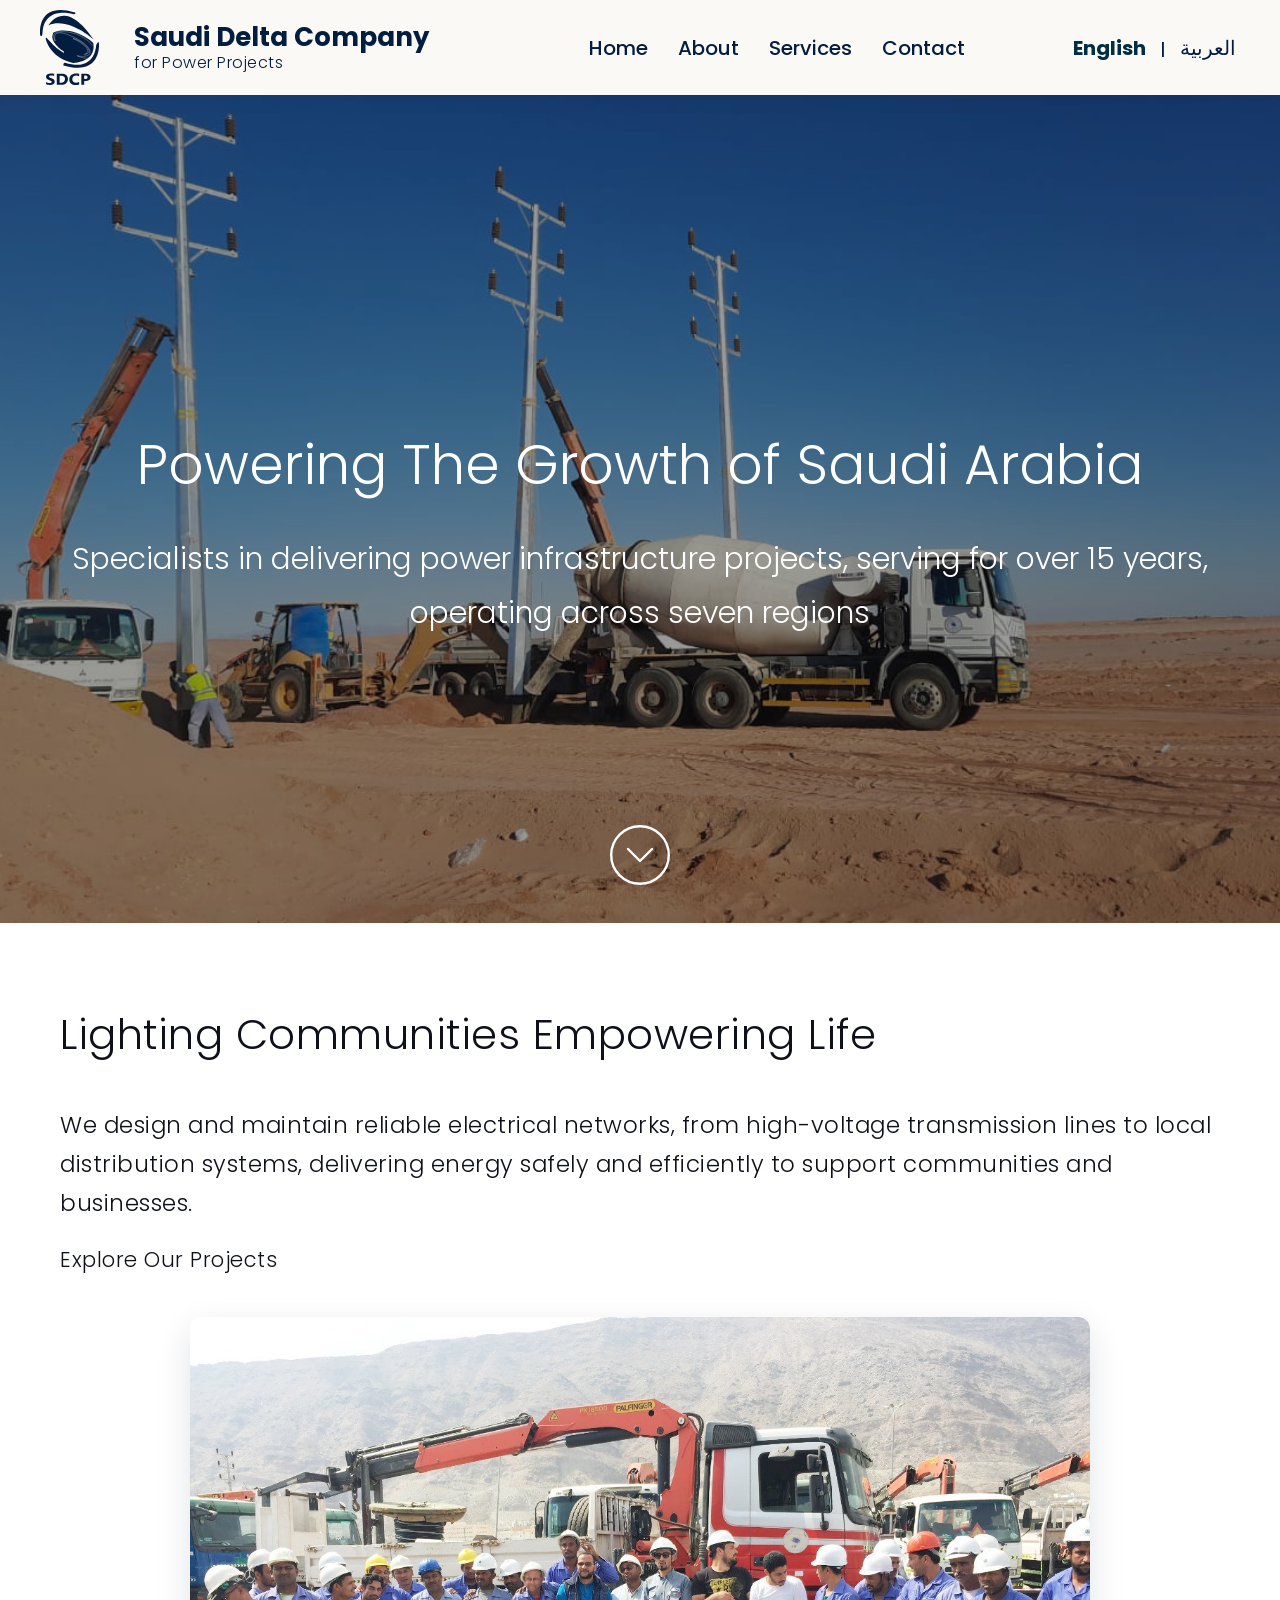
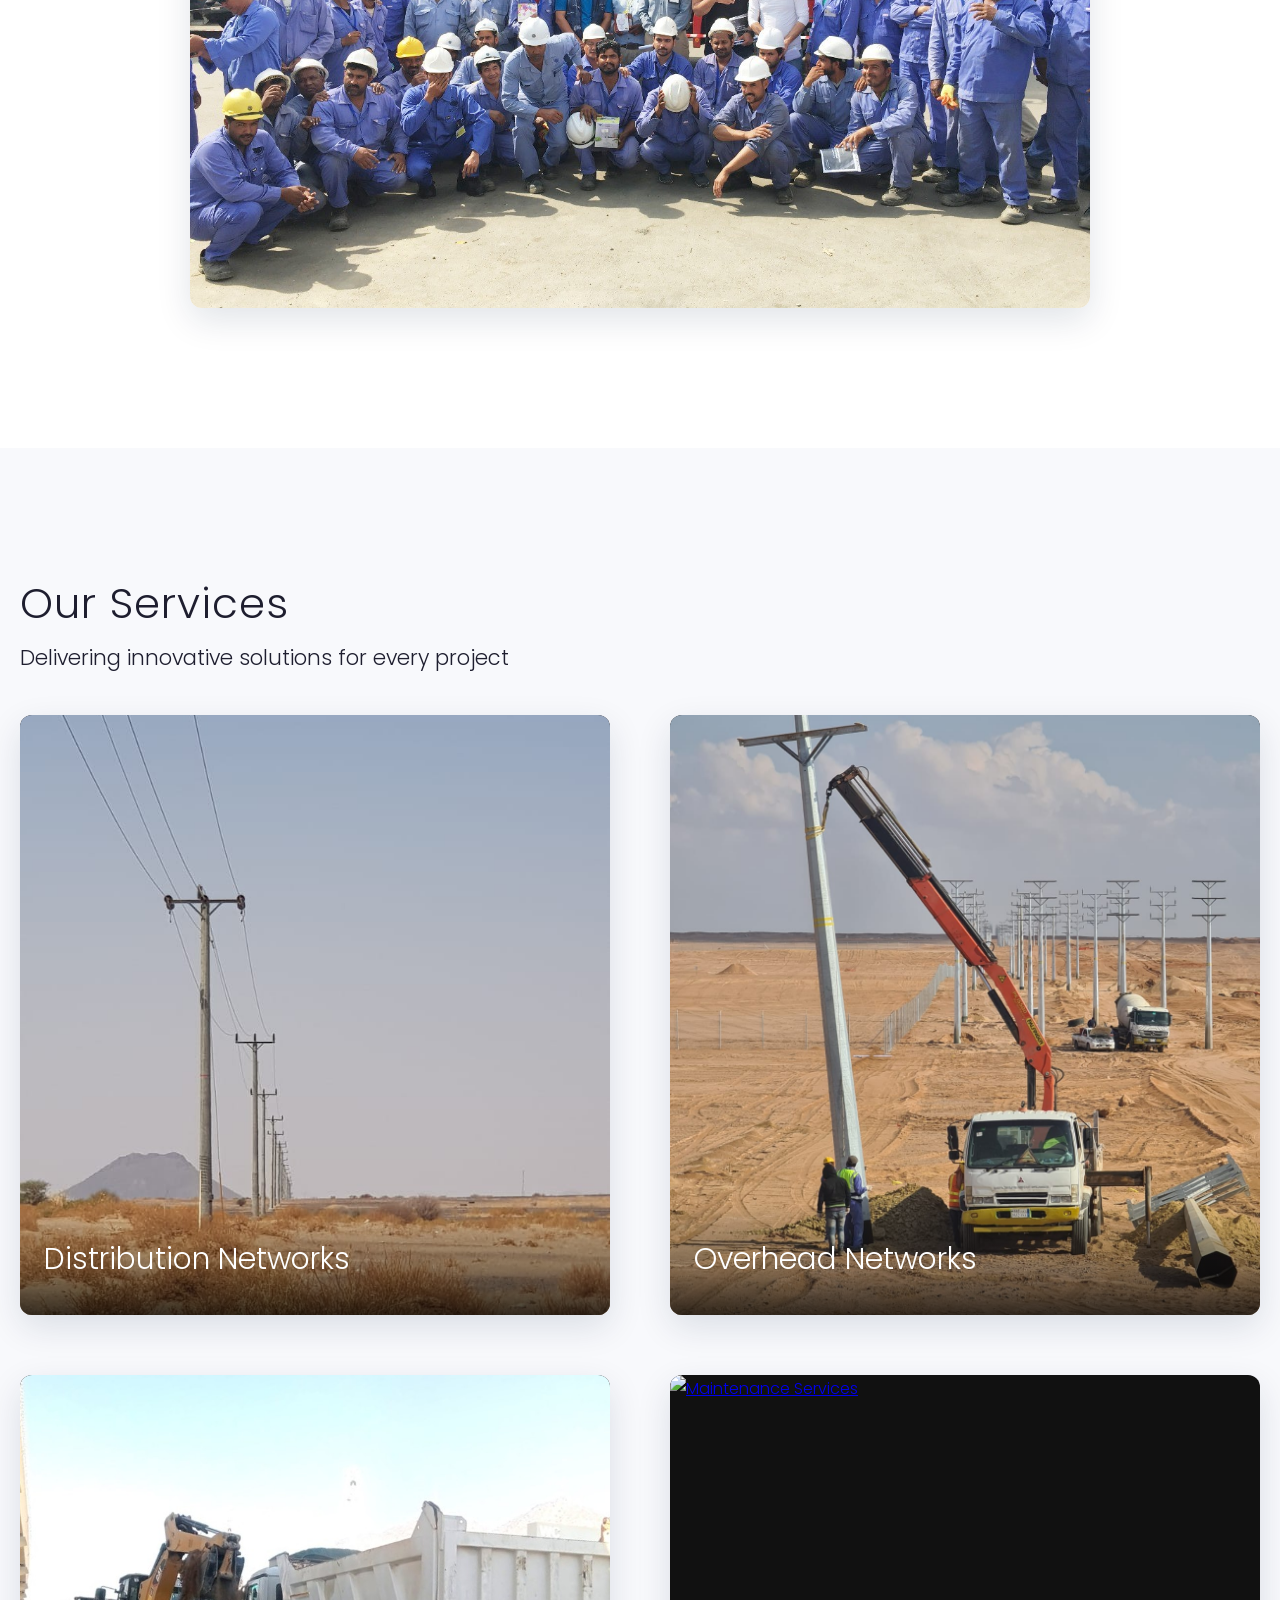
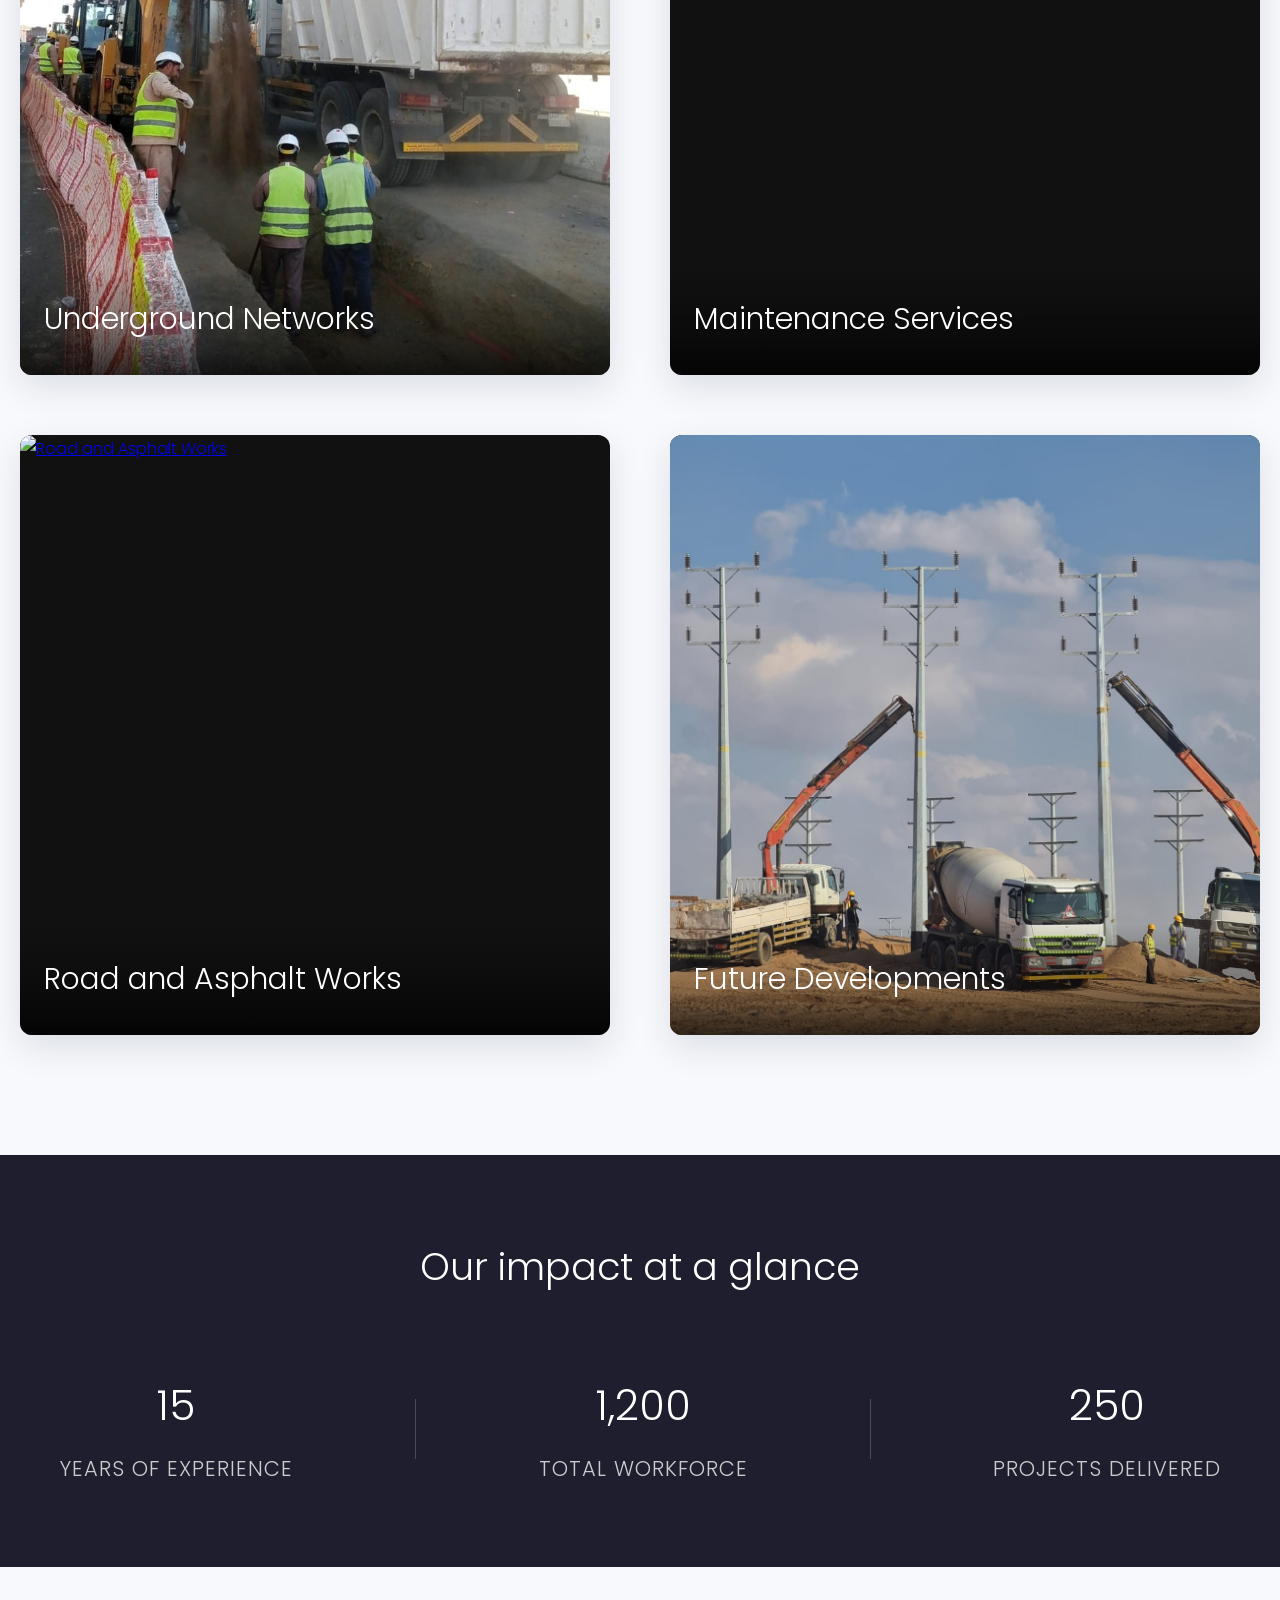
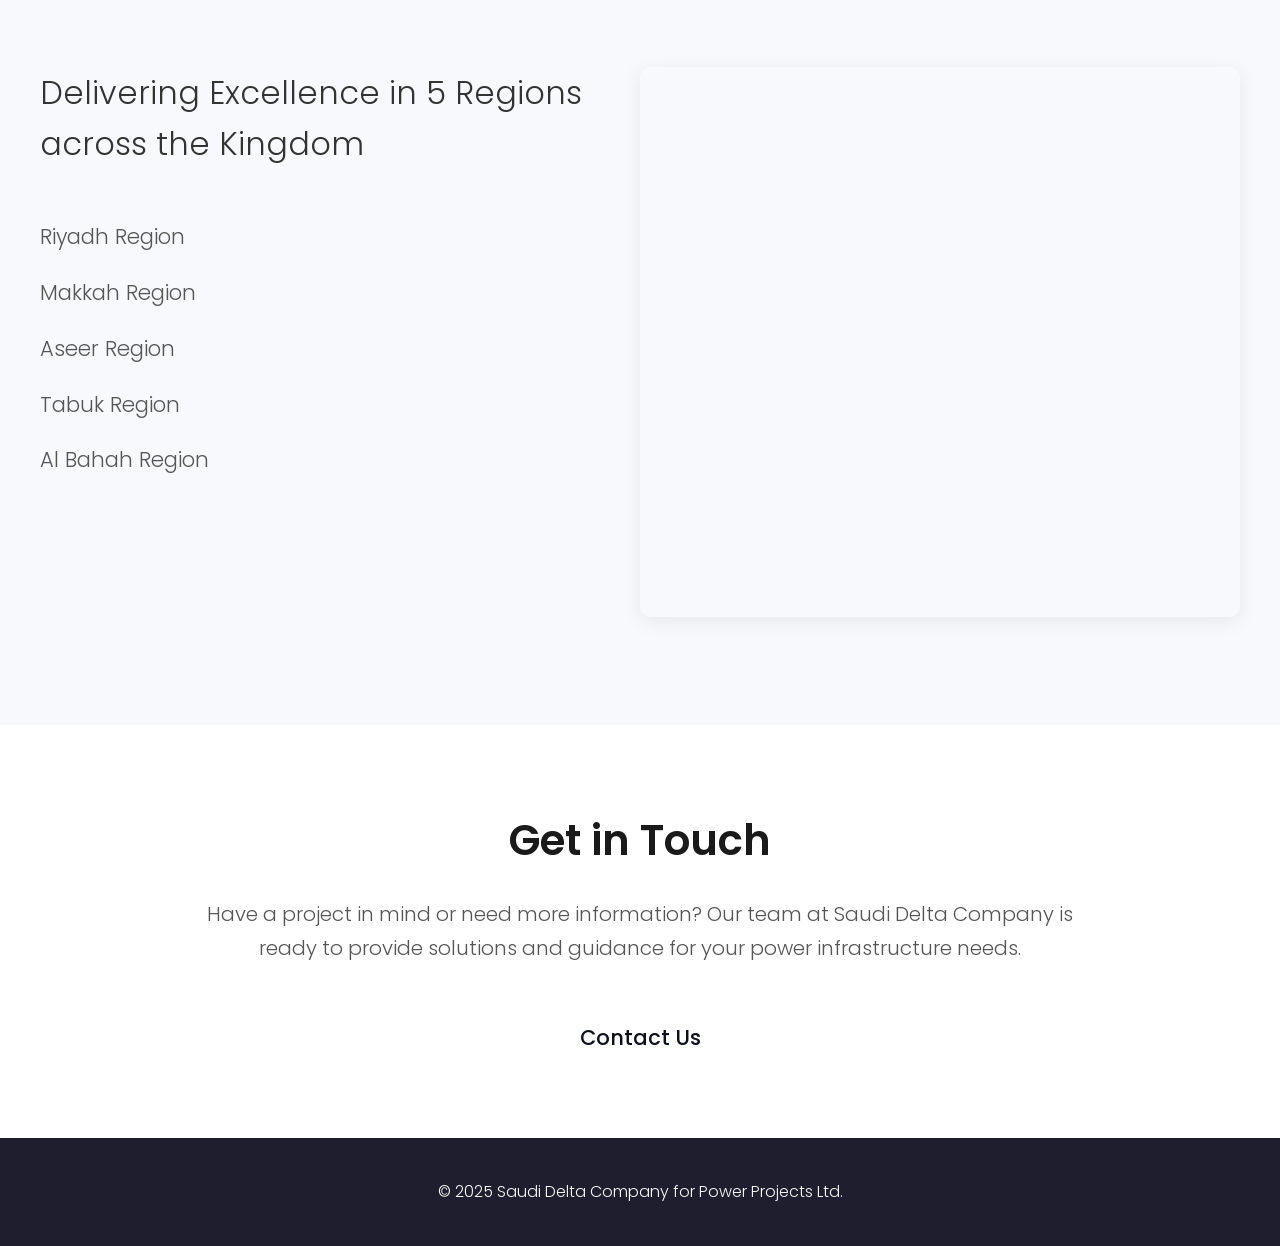
==== index.html @ 8a1d2c35 "Initial commit: professional redesign with mobile-responsive layout, hamburger navigation, and full " ====
<!DOCTYPE html>
<html lang="en" dir="ltr">
<head>
  <meta charset="UTF-8">
  <meta name="viewport" content="width=device-width, initial-scale=1.0">
  <title>Homepage | SDCP</title>

 <link href="https://fonts.googleapis.com/css2?family=Poppins:wght@100;300;400;500;600&display=swap" rel="stylesheet">

  <link rel="stylesheet" href="../styles/styles.css">
  <link rel="stylesheet" href="../styles/responsive.css">
</head>
<body>

  <!-- Navigation Bar -->
  <header class="navbar">
  <div class="navbar-inner">
    <div class="logo-container">
      <img src="../media/logo/single_color_logo.svg" alt="Logo" class="logo-image">
      <div class="company-name">
          Saudi Delta Company <br>
         <span class="subtext">for Power Projects</span>
      </div>
    </div>

    <!-- Hamburger button, shown only below 900px (responsive.css). Toggled via main.js. -->
    <button class="nav-toggle" aria-label="Toggle navigation" aria-expanded="false">
      <span></span><span></span><span></span>
    </button>

    <nav>
      <ul class="nav-links">
        <li><a href="../index.html">Home</a></li>
        <li><a href="../en/about.html">About</a></li>
        <li><a href="../en/services.html">Services</a></li>
        <!-- <li><a href="#">Projects</a></li> -->
        <li><a href="../en/contact.html">Contact</a></li>
      </ul>

      <div class="language-switch">
       <a href="../index.html" class="active">English</a>
       <span class="divider">|</span>
        <a href="../ar/index.html">العربية</a>
      </div>
    </nav>
  </div>
</header>


<!-- ===== About Us Section ===== -->
<section class="about-us">
  <img src="../media/images/front1.jpg" alt="About Us Background" class="about-image">
  <!-- <img src="../media/images/about/aerial.JPG" alt="About Us Background" class="about-image"> -->
  
  <!-- <source src="../media/videos/front_test4.mp4" type="video/mp4"> -->
  <!-- Your browser does not support the video tag. -->
  <!-- Overlay Content -->
  <div class="about-container">
    <h2>Powering The Growth of Saudi Arabia</h2>
    <p>
      Specialists in delivering power infrastructure projects,
      serving for over 15 years, operating across seven regions
    </p>
  </div>

  <div class="scroll-down">
  <a href="#business-lines">
     <svg class="arrow-svg" width="60" height="60" viewBox="0 0 50 50" fill="none" xmlns="http://www.w3.org/2000/svg">
      <!-- Circle -->
      <circle cx="25" cy="25" r="24" stroke="white" stroke-width="2"/>
      <!-- Chevron Arrow -->
      <path d="M15 20L25 30L35 20" stroke="white" stroke-width="2" stroke-linecap="round" stroke-linejoin="round"/>
    </svg>
  </a>
</div>
</section>

<!-- ===== Our Business Lines Section ===== -->


<section id="business-lines" class="business-lines">
  <div class="container">
    <!-- First subsection: Electrical Infrastructure -->
    <div class="business-item">
      <div class="business-text">
        <!-- <h2>Powering Communities Empowering Progress</h2> -->
        <h2>Lighting Communities Empowering Life</h2>
        <p>
          We design and maintain reliable electrical networks, 
          from high-voltage transmission lines to local distribution systems, 
          delivering energy safely and efficiently to support communities and businesses.
        </p>

        <!-- Button -->
        <a href="#projects" class="btn-explore">Explore Our Projects</a>
      </div>
      <div class="business-image">
        <img src="../media/images/group_image.jpeg" alt="Logo" class="business-img">
      </div>

      <!-- <div class="slider">
        <div class="slides">
          <img src="../media/images/group_image.jpeg" class="slide active">
          <img src="../media/images/front1.jpg" class="slide">
          <img src="../media/images/group_image3.jpeg" class="slide">
        </div>

        <button class="arrow left-arrow" onclick="moveSlide(-1)">&#10094;</button>
        <button class="arrow right-arrow" onclick="moveSlide(1)">&#10095;</button>
      </div>

    </div> -->


  </div>
</section>



<section class="services">
  <div class="services-container">
    <h2>Our Services</h2>
    <h3 class="services-subtitle">Delivering innovative solutions for every project</h3>

    <div class="service-grid">

      <a href="../en/services.html" class="service-item">
        <img src="../media/images/services/powertrans1.jpeg" alt="Distribution Networks">
        <div class="service-title">Distribution Networks</div>
      </a>

      <a href="../en/services.html" class="service-item">
        <img src="../media/images/services/overground1.jpg" alt="Overhead Networks">
        <div class="service-title">Overhead Networks</div>
      </a>

      <a href="../en/services.html" class="service-item">
        <img src="../media/images/services/underground2.jpeg" alt="Underground Networks">
        <div class="service-title">Underground Networks</div>
      </a>

      <a href="../en/services.html" class="service-item">
        <img src="../media/images/services/maintenance1.JPG" alt="Maintenance Services">
        <div class="service-title">Maintenance Services</div>
      </a>

      <a href="../en/services.html" class="service-item">
        <img src="../media/images/services/asphalt1.jpg" alt="Road and Asphalt Works">
        <div class="service-title">Road and Asphalt Works</div>
      </a>

      <a href="../en/services.html" class="service-item">
        <img src="../media/images/services/future.jpg" alt="Future Developments">
        <div class="service-title">Future Developments</div>
      </a>

    </div>
  </div>
</section>



<!-- ===== Stats / Key Figures Section ===== -->
<section id="key-figures" class="key-figures">
  <div class="key-figures-container">
    <h2 class="figures-title">Our impact at a glance</h2>
    <div class="figures-grid">
      <div class="figure-item">
        <div class="figure-number" data-target="15">0</div>
        <div class="figure-label">Years of Experience</div>
      </div>
      <div class="divider"></div>
      <div class="figure-item">
        <div class="figure-number" data-target="1200">0</div>
        <div class="figure-label">Total Workforce</div>
      </div>
      <div class="divider"></div>
      <div class="figure-item">
        <div class="figure-number" data-target="250">0</div>
        <div class="figure-label">Projects Delivered</div>
      </div>
    </div>
  </div>
</section>


<section id="locations" class="locations">
  <div class="locations-container">
    <div class="locations-text">
      <p class="locations-intro">
        Delivering Excellence in 5 Regions across the Kingdom
      </p>

      <ul class="locations-list">
        <!-- Riyadh Region -->
        <li data-map="https://www.google.com/maps?q=Riyadh,+Saudi+Arabia&output=embed">
          Riyadh Region
        </li>

        <!-- Makkah Region -->
        <li data-map="https://www.google.com/maps?q=Mecca,+Saudi+Arabia&output=embed">
          Makkah Region
        </li>

        <!-- Aseer Region -->
        <li data-map="https://www.google.com/maps?q=Abha,+Saudi+Arabia&output=embed">
          Aseer Region
        </li>

        <!-- Tabuk Region -->
        <li data-map="https://www.google.com/maps?q=Tabuk,+Saudi+Arabia&output=embed">
          Tabuk Region
        </li>

        <!-- Al Bahah Region -->
        <li data-map="https://www.google.com/maps?q=Al+Bahah,+Saudi+Arabia&output=embed">
          Al Bahah Region
        </li>
      </ul>
    </div>
    

    <div class="locations-map">
      <!-- Default map (Riyadh) -->
      <iframe
        id="map-frame"
        src="https://www.google.com/maps?q=Riyadh,+Saudi+Arabia&output=embed"
        width="100%"
        height="450"
        style="border:0;"
        allowfullscreen
        loading="lazy">
      </iframe>
    </div>
  </div>
</section>

<!-- Get in Touch Section -->
<section class="get-in-touch">
  <div class="container">
    <div class="get-text">
      <h2>Get in Touch</h2>
      <p>
        Have a project in mind or need more information? 
        Our team at Saudi Delta Company is ready to provide solutions and guidance for your power infrastructure needs.
      </p>
      <a href="../en/contact.html" class="btn-contact">Contact Us</a>
    </div>

    <!-- <div class="get-image"
         style="background-image: url('../media/images/contact_bg.jpg');">
    </div> -->
  </div>
</section>




<script src="js/main.js"></script>
</body>

<footer class="footer">
  <div class="footer-container">
    <p>© 2025 Saudi Delta Company for Power Projects Ltd.</p>
  </div>
</footer>

</html>
---- styles/styles.css ----
/* =========================================================================
   SAUDI DELTA COMPANY (SDCP) — SITE STYLESHEET
   Shared styles for every page (navbar, footer, homepage sections).
   Page-specific styles live in about.css / services.css / contact.css.
   Breakpoint rules live in responsive.css; Arabic/RTL overrides in rtl.css.
   ========================================================================= */

/* Reset and Base Styles */
* {
  margin: 0;
  padding: 0;
  box-sizing: border-box;
}

/* Design tokens — reused across styles.css and the page-specific files
   (about.css / services.css / contact.css) via var(--token-name). */
:root {
  --navy: #031d40;
  --navy-deep: #1E1E2F;
  --teal: #026773;
  --ink: #1a1a1a;
  --muted: #555;
  --off-white: #FAF9F6;
  --panel: #f8f9fc;
  --shadow-sm: 0 4px 16px rgba(3, 29, 64, 0.08);
  --shadow-md: 0 12px 35px rgba(3, 29, 64, 0.12);
  --shadow-lg: 0 20px 60px rgba(3, 29, 64, 0.18);
}

html {
  -webkit-text-size-adjust: 100%; /* prevents iOS Safari from auto-zooming text */
}

body {
  background-color: #1E1E2F;
  font-family: 'Poppins', sans-serif  ;
  font-weight: 300;
  line-height: 1.7;
  color: #DCE5F5;
  overflow-x: hidden; /* guards against any element accidentally overflowing the viewport width on mobile */
}

img { max-width: 100%; display: block; }

/* =========================================================
   NAVIGATION BAR
   Sticky header shared by every page. On screens ≤900px the
   inline nav collapses into a dropdown driven by .nav-toggle
   (see rules below) — behavior lives in responsive.css / main.js.
========================================================= */
.navbar {

  display: flex;
  justify-content: space-between;
  align-items: center;
  padding: 10px 0px;
  background-color: #FAF9F6;
  position: sticky;
  top: 0;
  left: 0;
  width: 100%;
  z-index: 1000;
  box-shadow: 0 2px 20px rgba(3, 29, 64, 0.06);
}

.navbar-inner {
  display: flex;
  justify-content: space-between;
  align-items: center;
  width: 100%;
  max-width: 1700px;   /* limits width so it looks centered on large screens */ 
  margin: 0 auto;      /* centers it horizontally */
  padding: 0px 40px;     /* pushes logo right & nav-links left */
}


.logo-image {
  height: 75px; /* smaller height */
  width: auto;  /* maintain aspect ratio */
}


.logo-container {
  display: flex;
  align-items: center;
  gap: 35px;
}

/* .company-name {
  font-weight: bold;
  font-size: 22px;
  color: #031d40;
  letter-spacing: 0.5px;
} */


.company-name {
  font-family: 'Poppins', sans-serif;
  font-weight: 700;
  font-size: 26px;
  color: #031d40;
  line-height: 1.1;
  display: flex;
  flex-direction: column;
}

.company-name .subtext {
  font-family: 'Poppins', sans-serif;
  font-weight: 300;
  font-size: 16px;
  color: #031d40; /* soft blue accent or pick a subtle grey */
  margin-top: 2px;
  letter-spacing: 0.5px;
}


nav {
  flex-grow: 1;
  text-align: right;
}

/* Mobile nav toggle (hamburger button).
   Hidden by default (desktop); responsive.css sets display:flex under
   900px. Clicking it toggles ".nav-open" on <nav> and ".active" on this
   button via the JS in main.js, which also flips the three bars into an X. */
.nav-toggle {
  display: none;
  flex-direction: column;
  justify-content: center;
  align-items: center;
  gap: 5px;
  width: 40px;
  height: 40px;
  background: none;
  border: none;
  cursor: pointer;
  z-index: 1100;
  flex-shrink: 0;
}

.nav-toggle span {
  display: block;
  width: 26px;
  height: 2px;
  background-color: #031d40;
  border-radius: 2px;
  transition: transform 0.3s ease, opacity 0.3s ease;
}

.nav-toggle.active span:nth-child(1) {
  transform: translateY(7px) rotate(45deg);
}

.nav-toggle.active span:nth-child(2) {
  opacity: 0;
}

.nav-toggle.active span:nth-child(3) {
  transform: translateY(-7px) rotate(-45deg);
}

.nav-links {
  list-style: none;
  display: inline-flex;
  gap: 30px;

}

.nav-links a {
  text-decoration: none;
  color: #031d40;
  font-weight: 500;
  font-size: 20px;
  transition: color 0.3s ease;
}


.nav-links a:hover {
  color: #026773;
}


/* Language Switcher in Navbar */
.language-switch {
  margin-left: 100px;
  display: inline-block;
}

.language-switch a {
  color: #031d40;
  text-decoration: none;
  font-weight: 500;
  font-size: 20px;
  margin: 0 4px;
  transition: color 0.3s ease;
}

.language-switch a:hover {
  color: #012e40;
}

.language-switch .active {
  font-weight: bold;
  color: #012e40;
}


.language-switch .divider {
  color: #031d40; /* dark blue, same as text or adjust as you like */
  margin: 0 6px;
  font-weight: 500;
  opacity: 1; /* optional, for a softer look */
  transition: color 0.3s ease, opacity 0.3s ease;
}

.language-switch:hover .divider {
  color: #012e40; /* light blue on hover, optional */
  opacity: 1;
}





/* Hero Image */
.hero {
  margin-top: 80px;
  width: 100%;
  height: 70vh;
  background-image: url('media/hero-placeholder.jpg');
  background-size: cover;
  background-position: center;
}



/* =========================================================
   HOMEPAGE HERO ("About Us" section — the full-bleed image
   with the "Powering The Growth of Saudi Arabia" headline)
========================================================= */
.about-us {
  position: relative;      /* parent for overlay and video */
  overflow: hidden;
  min-height: 92vh;        /* scales with the viewport instead of a fixed pixel height */
  display: flex;
  align-items: center;     /* vertically centers the headline over the photo at any screen size */
  justify-content: center;
  padding: 140px 20px 100px;
  text-align: center;
  background: #1E1E2F;    /* fallback color */
  color: #DCE5F5;
}

/* Video behind everything */
.about-video {
  position: absolute;
  top: 0;
  left: 0;
  width: 100%;
  height: 100%;
  object-fit: cover;
  z-index: 0;             /* below content */
  pointer-events: none;
}

.about-image {
  position: absolute;
  top: 0;
  left: 0;
  width: 100%;
  height: 100%;
  object-fit: cover;
  z-index: 0;             /* Keep it behind the text */
  pointer-events: none;   /* Makes sure it doesn’t interfere with clicks */
  opacity: 0.5  5;          /* Optional: softens the image for text readability */
}

/* Overlay layer */
.about-us::before {
  content: "";
  position: absolute;
  top: 0;
  left: 0;
  width: 100%;
  height: 100%;
  background: rgba(0,0,0,0.4); /* semi-transparent dark overlay */
  z-index: 1;             /* above video but below content */
}

/* Text container */
.about-container {
  position: relative;
  z-index: 2;             /* top layer */
  max-width: 1700px;
  margin: 0 auto;
}

/* Sharper text */
/* .about-container h2,
.about-container p {
  text-shadow: 1px 1px 4px rgba(0,0,0,0.7);
} */

/* clamp(min, preferred, max) gives fluid type: the font scales smoothly
   with viewport width between the min/max instead of jumping at fixed
   breakpoints. Used throughout this file and the page-specific stylesheets
   for headings/body copy so text never overflows on small screens. */
.about-container h2 {
  font-size: clamp(30px, 5.5vw, 55px);
  font-weight: 300;
  margin-bottom: 20px;
  color: #ffffff;
}

.about-container p {
  font-size: clamp(16px, 2.4vw, 30px);
  font-weight: 300;
  line-height: 1.8;
  color: #ffffff;
}




/* ===== Our Business Lines Section ===== */
.business-lines {
  background-color: #ffffff; /* dark background */
  color: #0F111A; /* light text */
  padding: 80px 20px;
}

.business-lines h2 {
  text-align: left;
  font-weight: 300;
  font-size: clamp(28px, 4vw, 42px);
  color: #0F111A; /* light blue accent */
  margin-bottom: 40px;
}

.business-item {
  display: flex;
  align-items: center;
  justify-content: space-between;
  gap: 40px;
  margin-bottom: 60px;
  flex-wrap: wrap; /* for responsiveness */
  /* padding-top: 50px; */
}


.business-text {
  flex: 1 1 400px; /* text takes at least 400px, grows if space available */
  font-weight: 300;       /* Light weight for elegance */
  line-height: 1.5;       /* Makes text airy and readable */
  letter-spacing: 0.5px;  /* Subtle spacing for elegance */
  /* color: #000000;         Assuming a dark background   */
}

.business-text p {
  font-size: clamp(16px, 1.8vw, 24px);
  line-height: 1.7;
}


/* Minimal Underline Button */
.btn-explore {
  display: inline-block;
  margin-top: 20px;
  font-family: 'Poppins', sans-serif;  /* same font */
  font-weight: 300;                     /* light and elegant */
  font-size: 21px;
  color: #0F111A;                       /* adjust for your background */
  text-decoration: none;
  position: relative;
  padding-bottom: 2px;                  /* space for underline */
  transition: all 0.3s ease;
}

/* Underline effect on hover */
.btn-explore::after {
  content: '';
  position: absolute;
  width: 0;
  height: 2px;           /* thickness of underline */
  bottom: 0;
  left: 0;
  background-color: #0F111A;  /* same color as text */
  transition: width 0.3s ease;
}

.btn-explore:hover::after {
  width: 100%;           /* full underline appears on hover */
}


.business-lines .container {
  max-width: 1700px;   /* same as navbar max-width */
  margin: 0 auto;      /* centers container */
  padding: 0 40px;     /* pushes content away from screen edges */
}

.business-img {
  width: 1500px;       /* fill the parent flex width */
  height: auto;      /* maintain aspect ratio */
  max-width: 900px;  /* limit max width */
  border-radius: 12px;
  box-shadow: var(--shadow-md);
}

.business-image {
  flex: 1 1 400px; /* image takes at least 400px, grows if space available */
  display: flex;
  justify-content: center;
  align-items: center;
}

/* =========================================================
   GET IN TOUCH — closing CTA band, reused on every page
========================================================= */
.get-in-touch {
  background-color: #ffffff; /* changed from dark to light */
  color: #1a1a1a; /* dark text for contrast */
  text-align: center;
  padding: 80px 20px;
}

.get-in-touch .container {
  max-width: 900px;
  margin: 0 auto;
}

.get-in-touch h2 {
  font-size: clamp(28px, 4vw, 42px);
  font-weight: 600;
  margin-bottom: 20px;
  color: #1a1a1a; /* ensure title is dark */
}

.get-in-touch p {
  font-size: 20px;
  line-height: 1.7;
  margin-bottom: 35px;
  color: #555; /* slightly darker grey for readability */
}

/* Minimal Underline Button for Get in Touch */
.get-in-touch .btn-contact {
  display: inline-block;
  margin-top: 20px;
  font-family: 'Poppins', sans-serif;
  font-weight: 500;          /* slightly bolder for clarity */
  font-size: 21px;
  color: #0F111A;            /* dark text for light background */
  text-decoration: none;
  position: relative;
  padding-bottom: 3px;       /* space for underline */
  transition: all 0.3s ease;
}

/* Underline effect on hover */
.get-in-touch .btn-contact::after {
  content: '';
  position: absolute;
  width: 0;
  height: 2px;               /* thickness of underline */
  bottom: 0;
  left: 0;
  background-color: #0F111A; /* same color as text */
  transition: width 0.3s ease;
}

.get-in-touch .btn-contact:hover::after {
  width: 100%;               /* full underline appears on hover */
}

/* Slider container */
.slider {
  position: relative;
  /* width: 100%; */
  /* margin: auto; */
  /* overflow: hidden; */

  width: 900px;       /* fill the parent flex width */
  height: 500px;      /* maintain aspect ratio */
  max-width: 900px;  /* limit max width */
  border-radius: 5px;
}

/* Slide images */
.slide {
  width: 900px;       /* fill the parent flex width */
  height: 500px;      /* maintain aspect ratio */
  display: none;
  object-fit: cover;
  transition: opacity 0.6s ease;
  border-radius: 14px;
}

.slide.active {
  display: block;
  opacity: 1;
}

/* Arrows */
.arrow {
  position: absolute;
  top: 50%;
  transform: translateY(-50%);
  padding: 12px;
  background: rgba(255, 255, 255, 0.4);
  border: none;
  border-radius: 50%;
  cursor: pointer;
  font-size: 20px;
  font-weight: bold;
  color: white;
  backdrop-filter: blur(4px);
  transition: 0.2s;
}

.arrow:hover {
  background: rgba(255, 255, 255, 0.7);
}

/* Positioning */
.left-arrow {
  left: 10px;
}

.right-arrow {
  right: 10px;
}




/* =========================================================
   SERVICES SECTION (homepage grid — links out to services.html)
========================================================= */
.services {
  background: #f8f9fc; /* light neutral background */
  padding: 120px 20px;
  text-align: left;
}

.services-container {
  max-width: 1600px;
  margin: 0 auto;
}

.services h2 {
  font-size: clamp(28px, 4vw, 42px);
  font-weight: 300;
  color: #1E1E2F;
  letter-spacing: 1px;
}

.services-subtitle {
  font-family: 'Poppins', sans-serif;
  font-weight: 300;
  font-size: clamp(15px, 2vw, 21px);
  color: #1E1E2F;  /* or your text color */
  margin-bottom: 40px;
}



/* Grid for service cards */
.service-grid {
  display: grid;
  grid-template-columns: repeat(auto-fit, minmax(400px, 1fr));
  gap: 60px;
}

/* Each card */
.service-item {
  position: relative;
  height: 600px;
  border-radius: 12px;
  overflow: hidden;
  box-shadow: var(--shadow-md);
  transition: transform 0.4s ease, box-shadow 0.4s ease;
  background: #111;
}

.service-item img {
  width: 100%;
  height: 100%;
  object-fit: cover;
  transition: transform 0.6s ease, filter 0.4s ease;
}

/* Overlay title */
.service-title {
  position: absolute;
  bottom: 0;
  left: 0;
  width: 100%;
  padding: 30px 24px;
  font-size: clamp(19px, 2.5vw, 30px);
  font-weight: 300;
  color: #fff;
  text-align: left;
  z-index: 2;
  background: linear-gradient(to top, rgba(0, 0, 0, 0.75) 0%, rgba(0, 0, 0, 0.35) 40%, rgba(0, 0, 0, 0) 100%);
}

/* Hover Effects */
.service-item:hover img {
  transform: scale(1.08);
  filter: brightness(0.8);
}

.service-item:hover {
  transform: translateY(-8px);
  box-shadow: 0 12px 35px rgba(0,0,0,0.25);
}


/* =========================================================
   KEY FIGURES — the "15 years / 1,200 workforce / 250 projects"
   stat strip. Numbers count up via the JS in main.js, reading
   each .figure-number's data-target attribute.
========================================================= */
.key-figures {
  background-color: transparent; /* or your section background */
  color: #ffffff;
  padding: 80px 0;
  text-align: center;
}

.key-figures-container {
  max-width: 1600px;
  margin: 0 auto;
}

.figures-title {
  font-family: 'Poppins', sans-serif;
  font-weight: 300;
  font-size: clamp(26px, 4vw, 38px);
  margin-bottom: 70px;
  text-align: center;
}

.figures-grid {
  display: flex;
  justify-content: center;
  align-items: center;
  flex-wrap: wrap;
  /* gap scales down on narrow screens — a fixed 150px gap left a huge
     empty space once items wrapped onto their own line on mobile */
  gap: clamp(40px, 8vw, 150px);
}

.figure-item {
  text-align: center;
  padding: 0 20px;
}

.figure-number {
  font-size: clamp(30px, 4vw, 42px);
  font-weight: 300;
  color: #ffffff;
  margin-bottom: 10px;
  transition: color 0.3s ease;
}

.figure-label {
  font-size: clamp(15px, 1.8vw, 21px);
  font-weight: 300;
  color: #cccccc;
  text-transform: uppercase;
  letter-spacing: 1px;
}

/* Vertical divider between stats on desktop; responsive.css turns this
   into a short horizontal rule once .figures-grid stacks on mobile. */
.divider {
  width: 1px;
  height: 60px;
  background-color: rgba(255, 255, 255, 0.2);
}


/* =========================================================
   LOCATIONS — region list + Google Map (map src swaps via
   the click handler in main.js reading each li's data-map)
========================================================= */
.locations {
  background-color: #f8f9fc;
  padding: 100px 0;
  color: #222;
}

.locations-container {
  display: grid;
  grid-template-columns: 1fr 1fr;
  gap: 0px;
  align-items: start;
  max-width: 1600px;
  margin: 0 auto;
  padding: 0 40px;
}

.locations-intro {
  font-family: 'Poppins', sans-serif;
  font-weight: 300;
  font-size: clamp(22px, 3.2vw, 32px);
  line-height: 1.6;
  color: #333;
  margin-bottom: 40px;
  max-width: 550px;
}

.locations-list {
  list-style: none;
  padding: 0;
  margin: 0;
}

.locations-list li {
  font-family: 'Poppins', sans-serif;
  font-weight: 300;
  font-size: 21px;
  color: #555;
  padding: 10px 0;
  cursor: pointer;
  display: block; 
  position: relative;
  transition: color 0.3s ease;
  width: fit-content; /* line matches text width */
}

/* subtle underline on hover */
.locations-list li::after {
  content: '';
  position: absolute;
  left: 0;
  bottom: 0;
  width: 0;
  height: 1px; /* consistent base */
  background-color: #222;
  transform: scaleY(1.5); /* scale visually to match 1.5px */
  transform-origin: bottom;
  transition: width 0.3s ease, transform 0.3s ease;
}

.locations-list li:hover::after {
  width: 100%; /* matches text width */
}

.locations-list li:hover {
  color: #000;
}


.locations-map iframe {
  width: 100%;
  height: 550px;
  border-radius: 10px;
  border: 0;
  box-shadow: 0 4px 20px rgba(0, 0, 0, 0.08);
}

.scroll-down {
  position: absolute;
  bottom: 30px;
  left: 50%;
  transform: translateX(-50%);
  cursor: pointer;
  z-index: 100;
}

.scroll-down svg.arrow-svg {
  transition: all 0.3s ease;
}

.scroll-down svg.arrow-svg:hover circle {
  stroke-opacity: 0.6; /* Slightly transparent circle on hover */
}

.scroll-down svg.arrow-svg:hover path {
  stroke-opacity: 0.6; /* Slightly transparent arrow on hover */
}


#business-lines {
  scroll-margin-top: 95px; /* offsets the anchor jump so it lands below the sticky navbar, not under it */
}

html {
  scroll-behavior: smooth;
}

/* =========================================================
   FOOTER — shared across every page
========================================================= */
.footer {
  background-color: #1E1E2F;; /* dark footer */
  color: #f8f8f8;
  padding: 40px 20px;
  text-align: center;
  font-family: 'Poppins', sans-serif;
  font-weight: 300;
  font-size: 16px;
}

.footer-container {
  max-width: 1200px;
  margin: 0 auto;
}
---- styles/responsive.css ----
/* =========================================================
   RESPONSIVE STYLESHEET
   Breakpoints: 1024px (tablet), 900px (nav switch), 768px (large phone),
   480px (small phone)

   Load order matters: this file must be linked on every page AFTER
   styles.css and the page-specific stylesheet (about/services/contact
   .css), and BEFORE rtl.css on Arabic pages — rtl.css needs to win the
   cascade for a few RTL-specific mobile overrides (see its bottom section).
========================================================= */

/* =========================
   General container spacing
========================= */
@media (max-width: 768px) {
  .navbar-inner,
  .business-lines .container,
  .services-container,
  .key-figures-container,
  .locations-container,
  .get-in-touch .container,
  .divisions-section .container,
  .services-section .container,
  .contact-grid,
  .who-container {
    padding-left: 20px;
    padding-right: 20px;
  }
}

/* =========================================================
   NAVIGATION — mobile hamburger menu
   Below 900px the inline nav collapses into a dropdown panel
========================================================= */
@media (max-width: 900px) {
  .navbar-inner {
    padding: 0 20px;
    /* becomes the containing block for the absolutely-positioned <nav>
       dropdown below; border-box sizing means it still spans full width
       despite the padding, so the dropdown lines up edge-to-edge */
    position: relative;
  }

  .logo-image {
    height: 54px;
  }

  .logo-container {
    gap: 14px;
  }

  .company-name {
    font-size: 17px;
  }

  .company-name .subtext {
    font-size: 12px;
  }

  .nav-toggle {
    display: flex;
  }

  /* Collapsed by default (max-height: 0 + overflow: hidden). main.js
     toggles the .nav-open class on click, which animates it open —
     using max-height instead of display/visibility so the transition
     can animate smoothly. */
  .navbar-inner nav {
    position: absolute;
    top: 100%;
    left: 0;
    width: 100%;
    flex-grow: 0;
    background-color: #FAF9F6;
    box-shadow: 0 16px 30px rgba(3, 29, 64, 0.12);
    max-height: 0;
    overflow: hidden;
    transition: max-height 0.35s ease;
    text-align: left;
  }

  .navbar-inner nav.nav-open {
    max-height: 640px; /* comfortably taller than the open menu's real content height */
  }

  .nav-links {
    flex-direction: column;
    align-items: flex-start;
    gap: 4px;
    padding: 20px 30px 10px;
  }

  .nav-links a {
    display: block;
    width: 100%;
    padding: 10px 0;
    font-size: 18px;
  }

  .language-switch {
    display: block;
    margin: 10px 30px 24px;
  }
}

/* =========================
   About Us / Hero
========================= */
@media (max-width: 768px) {
  .about-us {
    min-height: 80vh;
    padding: 130px 20px 80px;
  }
}

@media (max-width: 480px) {
  .about-us {
    min-height: 72vh;
    padding: 120px 16px 70px;
  }
}

/* =========================
   Business Lines Section
========================= */
@media (max-width: 900px) {
  .business-item {
    flex-direction: column;
    align-items: flex-start;
  }

  .business-image {
    margin-top: 10px;
    width: 100%;
  }

  .business-img {
    width: 100%;
    max-width: 100%;
  }
}

/* =========================
   Services (grid on homepage)
========================= */
@media (max-width: 1024px) {
  .service-item { height: 420px; }
}

@media (max-width: 768px) {
  .service-grid {
    grid-template-columns: 1fr;
  }
  .service-item { height: 320px; }
}

/* =========================
   Key Figures / Stats
========================= */
@media (max-width: 700px) {
  .figures-grid {
    flex-direction: column;
    gap: 32px;
  }

  .key-figures .divider {
    width: 60px;
    height: 1px;
  }
}

/* =========================
   Locations
========================= */
@media (max-width: 1000px) {
  .locations-container {
    grid-template-columns: 1fr;
    text-align: center;
  }

  .locations-map iframe {
    max-width: 100%;
    margin-bottom: 40px;
  }

  .locations-list li {
    width: 100%;
    text-align: center;
  }

  .locations-list li::after {
    left: 50%;
    transform: translateX(-50%);
  }
}

/* =========================
   Who We Are Section (About page)
========================= */
@media (max-width: 1024px) {
  .who-container {
    grid-template-columns: 1fr;
    gap: 40px;
  }

  .who-image {
    height: 320px;
  }
}

/* =========================
   Company Divisions Section (About page)
========================= */
@media (max-width: 1024px) {
  .division-row {
    grid-template-columns: 1fr;
    gap: 30px;
    direction: ltr;
    margin-bottom: 60px;
  }
  .division-row:nth-child(even) .division-text {
    text-align: left;
  }
  .division-image {
    height: 260px;
  }
}

/* =========================
   Services Page (zig-zag rows)
========================= */
@media (max-width: 1024px) {
  .service-row {
    grid-template-columns: 1fr;
    gap: 30px;
    direction: ltr;
    margin-bottom: 50px;
  }

  .service-row:nth-child(even) .service-text {
    padding-left: 0;
  }

  .service-image {
    height: 260px;
  }
}

/* =========================
   Contact Page
========================= */
@media (max-width: 1024px) {
  .contact-grid {
    grid-template-columns: 1fr;
    gap: 40px;
  }
}

@media (max-width: 768px) {
  .contact-hero {
    padding: 150px 20px 80px;
  }
}

@media (max-width: 480px) {
  .contact-form {
    padding: 26px;
  }
}

/* =========================
   Get in Touch (shared)
========================= */
@media (max-width: 768px) {
  .get-in-touch {
    padding: 60px 20px;
  }
}

/* =========================
   Footer
========================= */
@media (max-width: 480px) {
  .footer {
    padding: 30px 16px;
    font-size: 14px;
  }
}
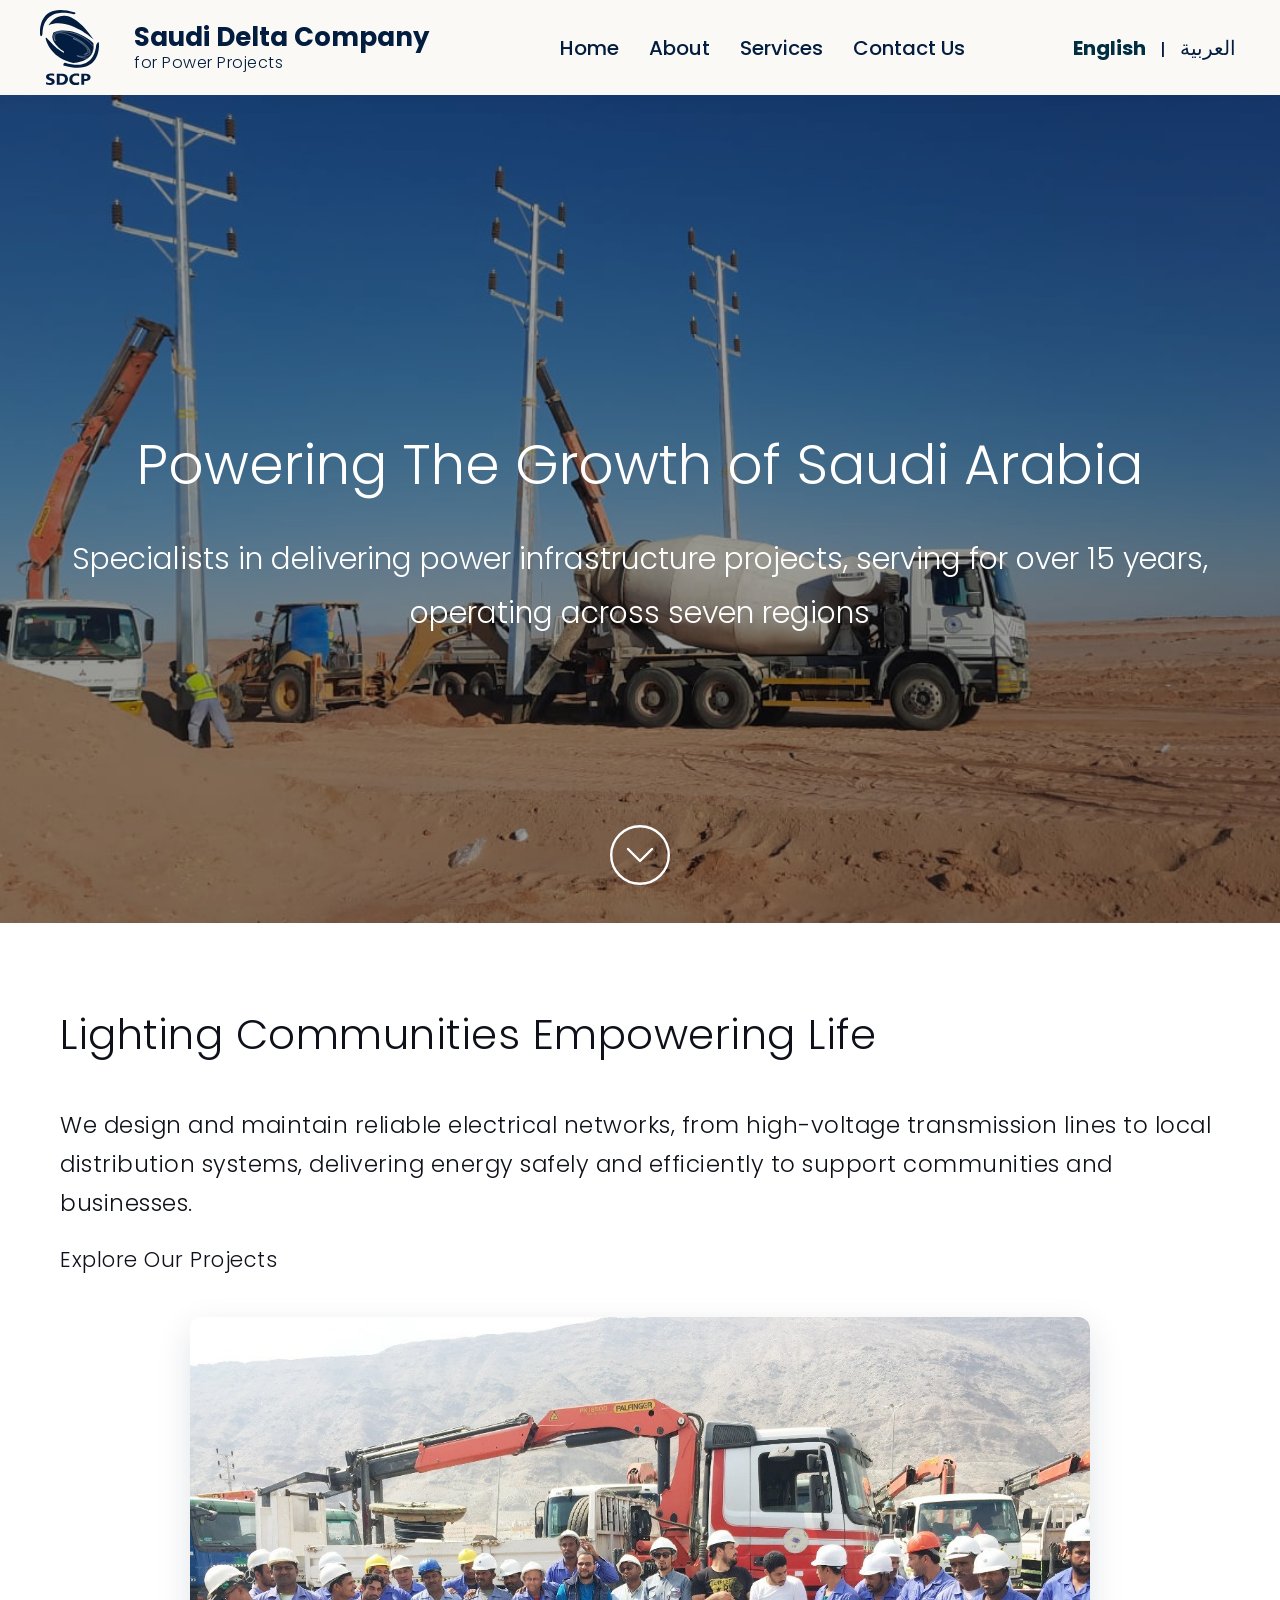
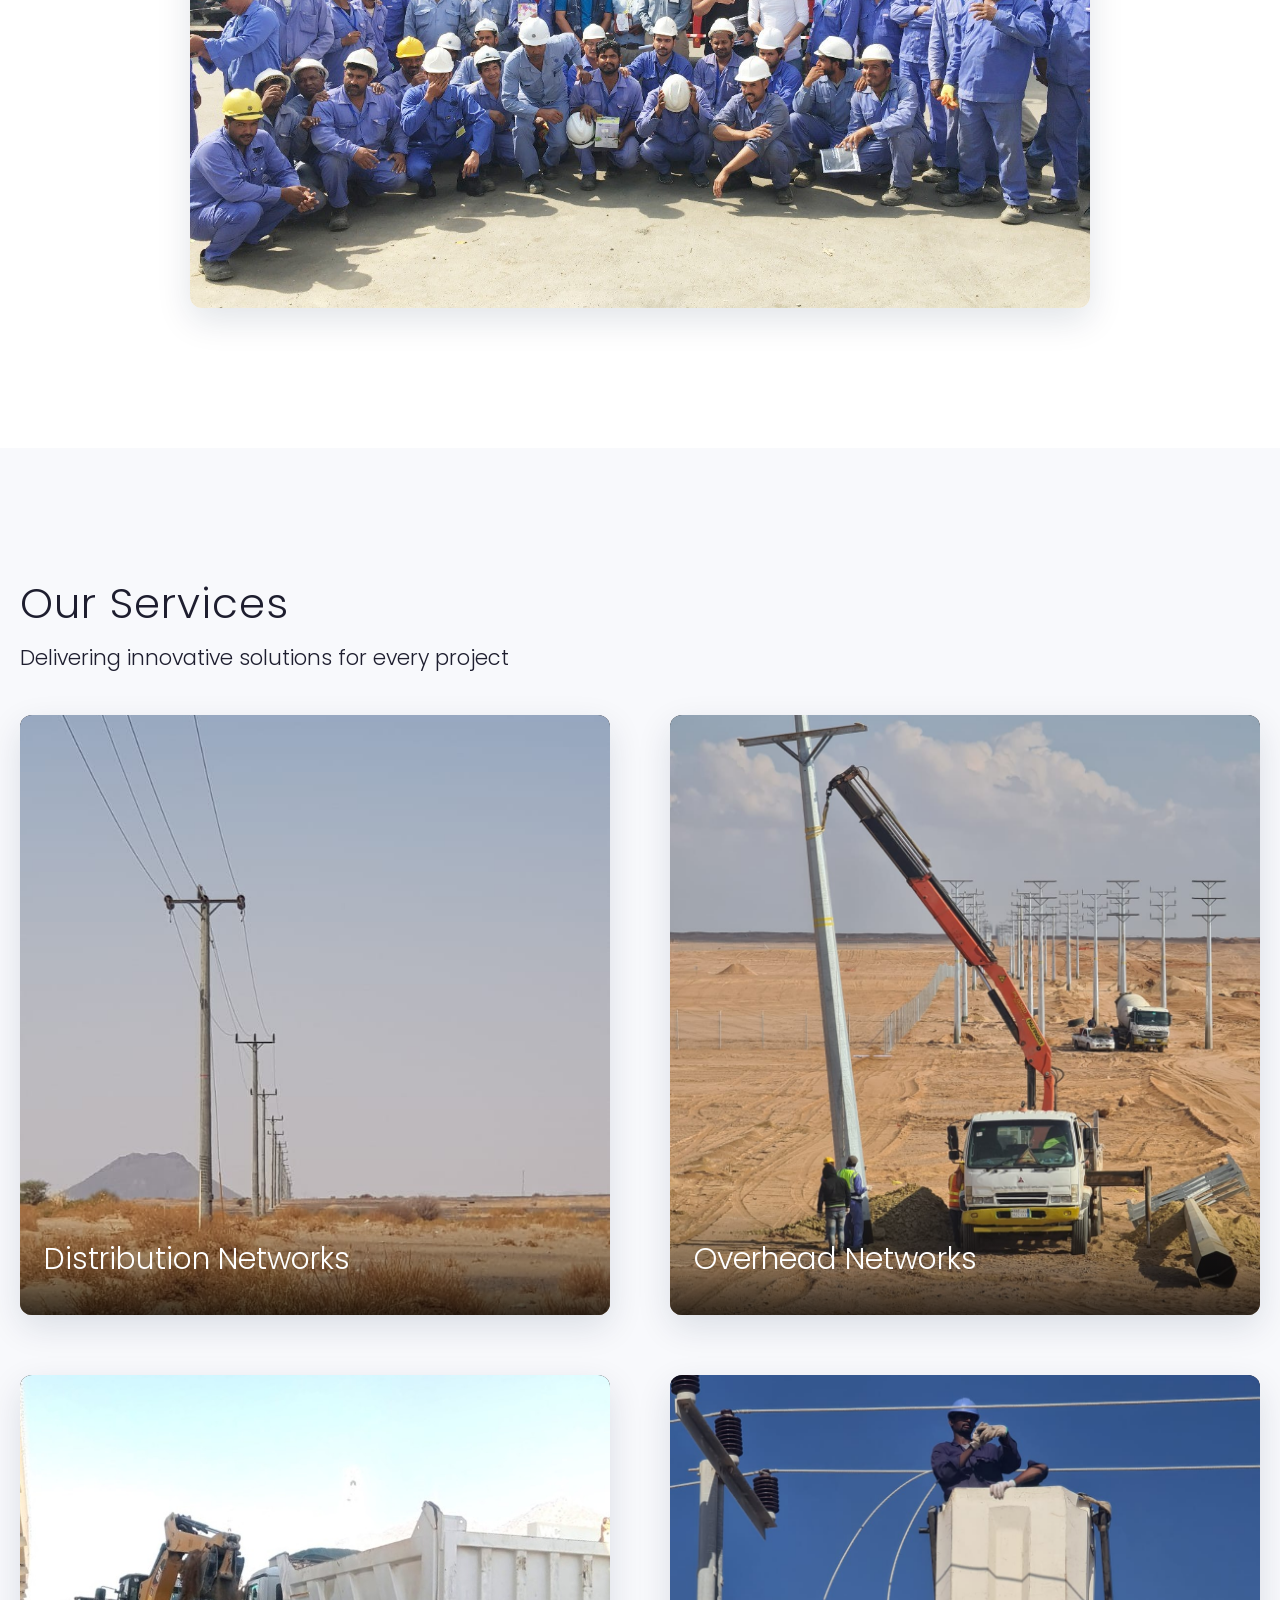
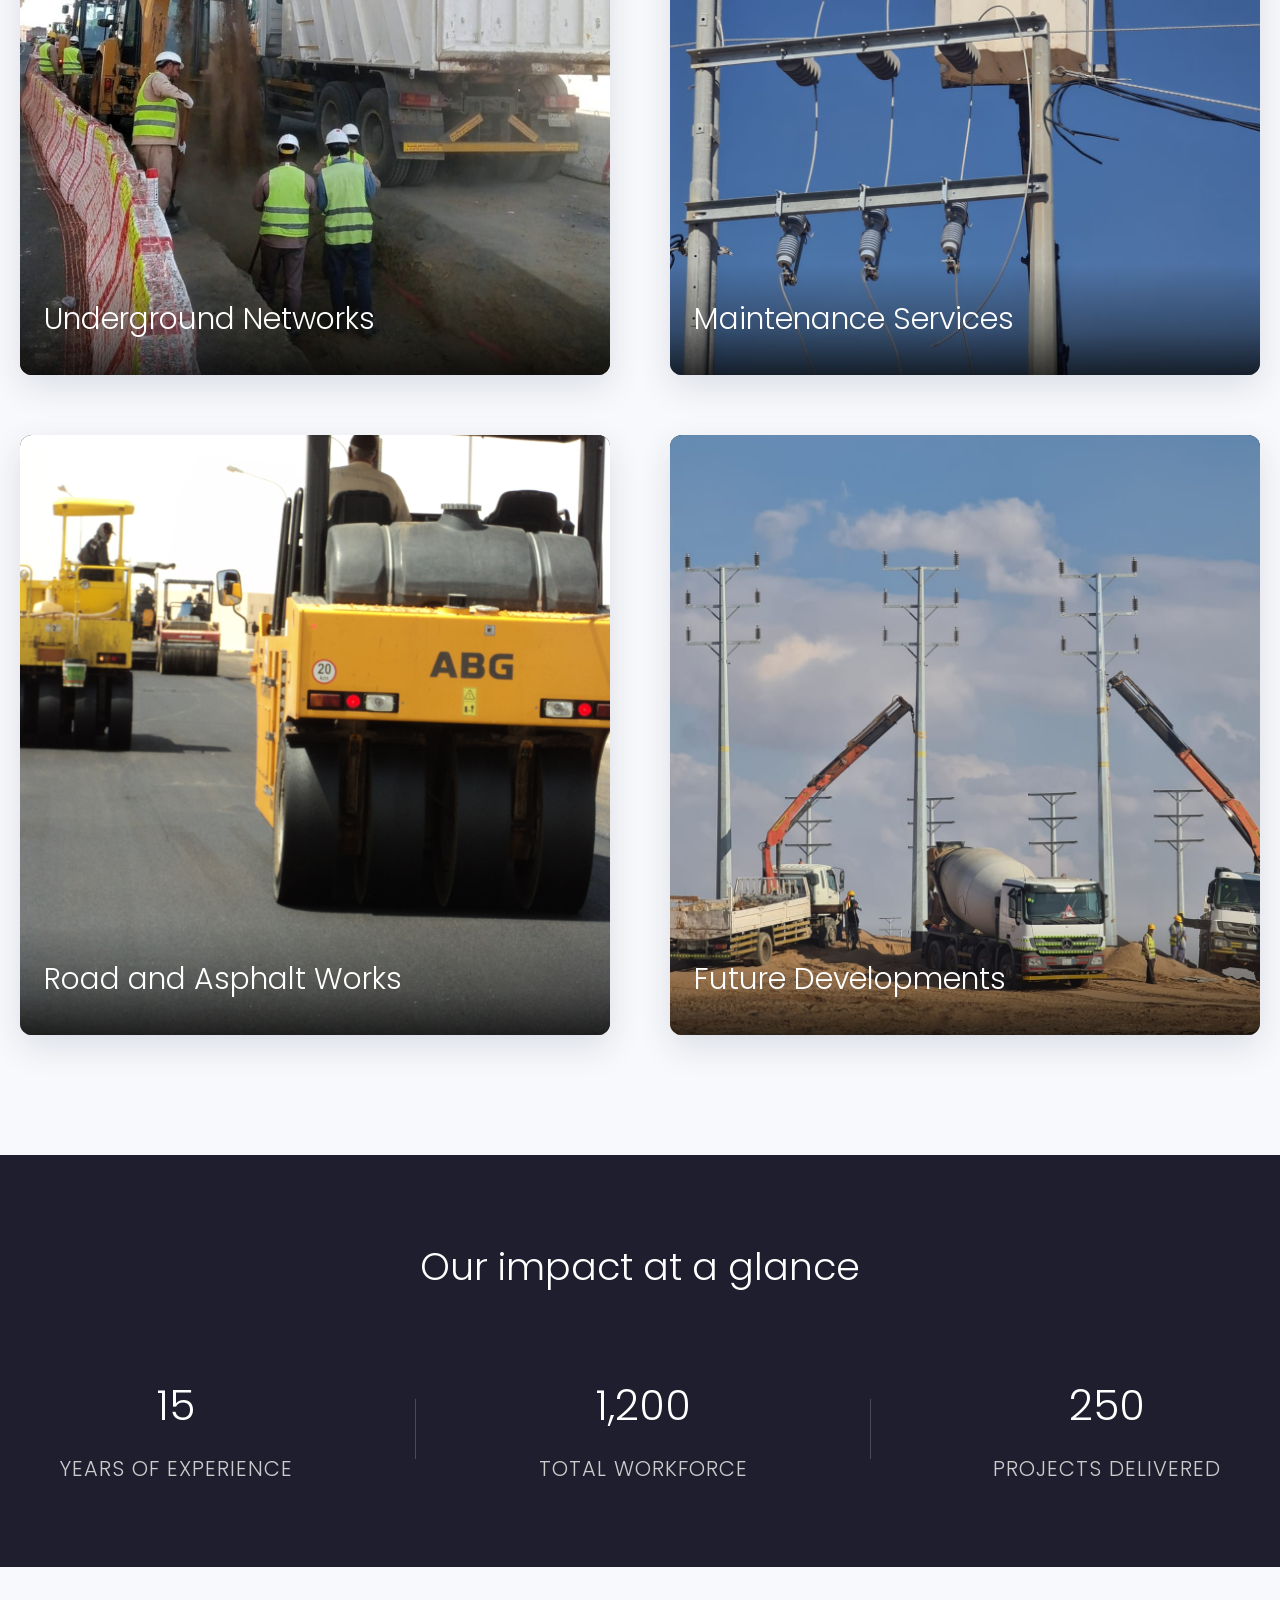
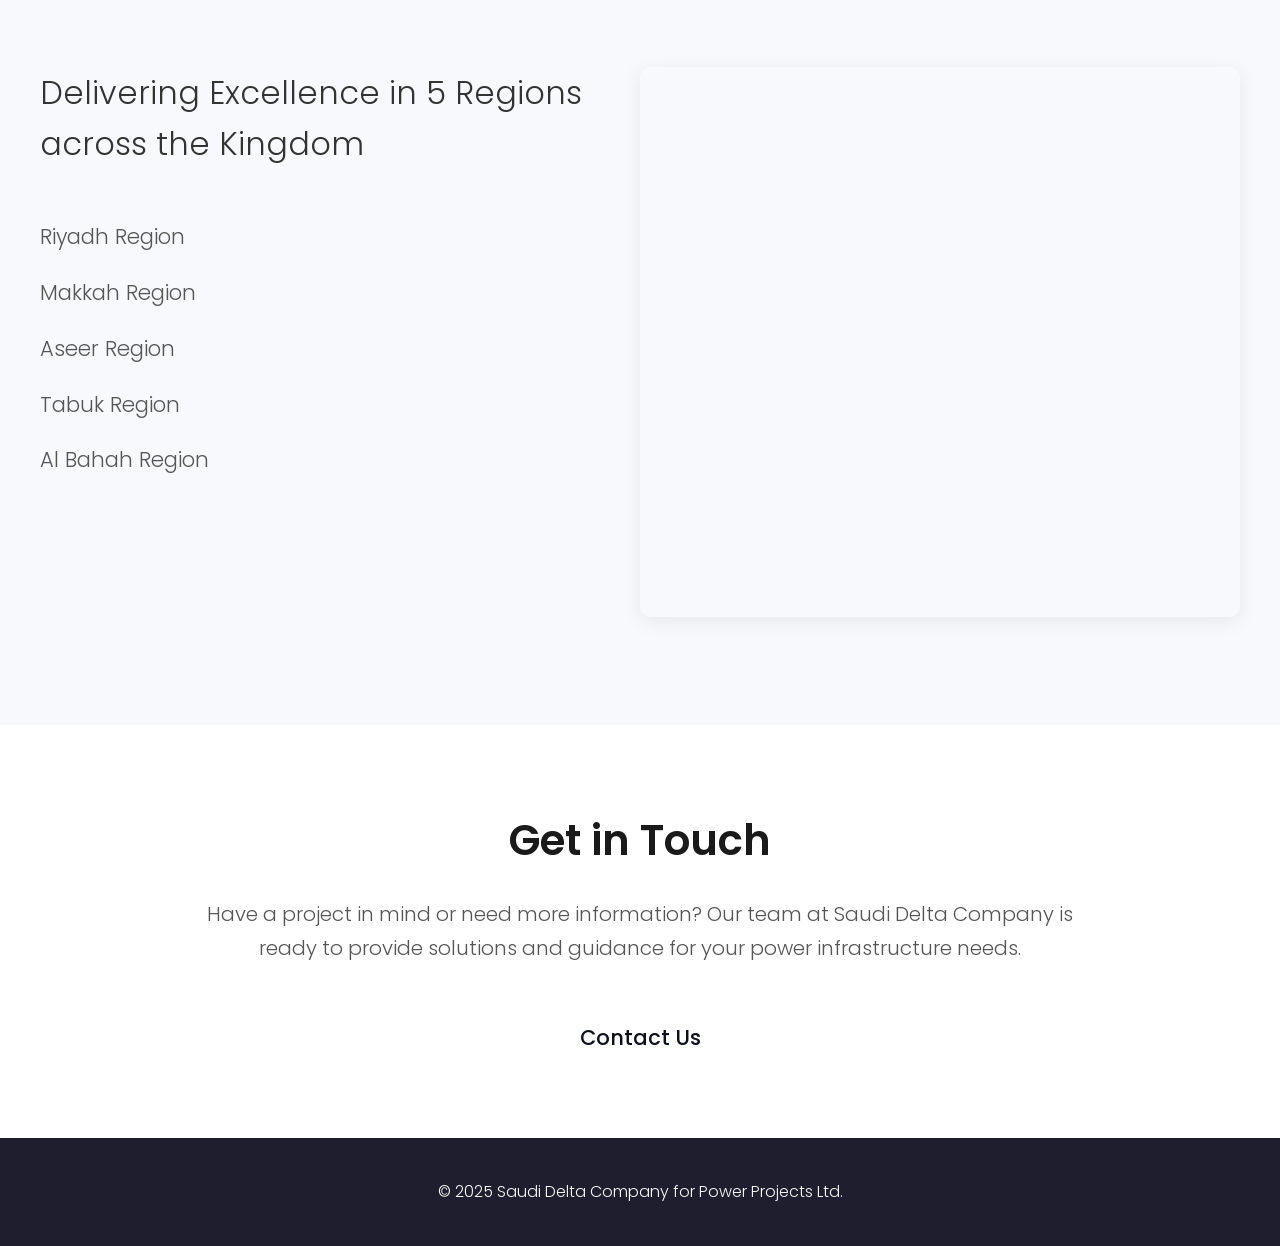
==== commit eeced83f: "Fix broken links, case-sensitive image paths, and Arabic wording inconsistency" ====
--- a/index.html
+++ b/index.html
@@ -7,8 +7,8 @@
 
  <link href="https://fonts.googleapis.com/css2?family=Poppins:wght@100;300;400;500;600&display=swap" rel="stylesheet">
 
-  <link rel="stylesheet" href="../styles/styles.css">
-  <link rel="stylesheet" href="../styles/responsive.css">
+  <link rel="stylesheet" href="styles/styles.css">
+  <link rel="stylesheet" href="styles/responsive.css">
 </head>
 <body>
 
@@ -16,7 +16,7 @@
   <header class="navbar">
   <div class="navbar-inner">
     <div class="logo-container">
-      <img src="../media/logo/single_color_logo.svg" alt="Logo" class="logo-image">
+      <img src="media/logo/single_color_logo.svg" alt="Logo" class="logo-image">
       <div class="company-name">
           Saudi Delta Company <br>
          <span class="subtext">for Power Projects</span>
@@ -30,17 +30,17 @@
 
     <nav>
       <ul class="nav-links">
-        <li><a href="../index.html">Home</a></li>
-        <li><a href="../en/about.html">About</a></li>
-        <li><a href="../en/services.html">Services</a></li>
+        <li><a href="index.html" class="active">Home</a></li>
+        <li><a href="en/about.html">About</a></li>
+        <li><a href="en/services.html">Services</a></li>
         <!-- <li><a href="#">Projects</a></li> -->
-        <li><a href="../en/contact.html">Contact</a></li>
+        <li><a href="en/contact.html">Contact Us</a></li>
       </ul>
 
       <div class="language-switch">
-       <a href="../index.html" class="active">English</a>
+       <a href="index.html" class="active">English</a>
        <span class="divider">|</span>
-        <a href="../ar/index.html">العربية</a>
+        <a href="ar/index.html">العربية</a>
       </div>
     </nav>
   </div>
@@ -49,10 +49,10 @@
 
 <!-- ===== About Us Section ===== -->
 <section class="about-us">
-  <img src="../media/images/front1.jpg" alt="About Us Background" class="about-image">
-  <!-- <img src="../media/images/about/aerial.JPG" alt="About Us Background" class="about-image"> -->
+  <img src="media/images/front1.jpg" alt="About Us Background" class="about-image">
+  <!-- <img src="media/images/about/aerial.JPG" alt="About Us Background" class="about-image"> -->
   
-  <!-- <source src="../media/videos/front_test4.mp4" type="video/mp4"> -->
+  <!-- <source src="media/videos/front_test4.mp4" type="video/mp4"> -->
   <!-- Your browser does not support the video tag. -->
   <!-- Overlay Content -->
   <div class="about-container">
@@ -92,17 +92,17 @@
         </p>
 
         <!-- Button -->
-        <a href="#projects" class="btn-explore">Explore Our Projects</a>
+        <a href="en/services.html" class="btn-explore">Explore Our Projects</a>
       </div>
       <div class="business-image">
-        <img src="../media/images/group_image.jpeg" alt="Logo" class="business-img">
+        <img src="media/images/group_image.jpeg" alt="Logo" class="business-img">
       </div>
 
       <!-- <div class="slider">
         <div class="slides">
-          <img src="../media/images/group_image.jpeg" class="slide active">
-          <img src="../media/images/front1.jpg" class="slide">
-          <img src="../media/images/group_image3.jpeg" class="slide">
+          <img src="media/images/group_image.jpeg" class="slide active">
+          <img src="media/images/front1.jpg" class="slide">
+          <img src="media/images/group_image3.jpeg" class="slide">
         </div>
 
         <button class="arrow left-arrow" onclick="moveSlide(-1)">&#10094;</button>
@@ -124,33 +124,33 @@
 
     <div class="service-grid">
 
-      <a href="../en/services.html" class="service-item">
-        <img src="../media/images/services/powertrans1.jpeg" alt="Distribution Networks">
+      <a href="en/services.html" class="service-item">
+        <img src="media/images/services/powertrans1.jpeg" alt="Distribution Networks">
         <div class="service-title">Distribution Networks</div>
       </a>
 
-      <a href="../en/services.html" class="service-item">
-        <img src="../media/images/services/overground1.jpg" alt="Overhead Networks">
+      <a href="en/services.html" class="service-item">
+        <img src="media/images/services/overground1.jpg" alt="Overhead Networks">
         <div class="service-title">Overhead Networks</div>
       </a>
 
-      <a href="../en/services.html" class="service-item">
-        <img src="../media/images/services/underground2.jpeg" alt="Underground Networks">
+      <a href="en/services.html" class="service-item">
+        <img src="media/images/services/underground2.jpeg" alt="Underground Networks">
         <div class="service-title">Underground Networks</div>
       </a>
 
-      <a href="../en/services.html" class="service-item">
-        <img src="../media/images/services/maintenance1.JPG" alt="Maintenance Services">
+      <a href="en/services.html" class="service-item">
+        <img src="media/images/services/maintenance1.jpg" alt="Maintenance Services">
         <div class="service-title">Maintenance Services</div>
       </a>
 
-      <a href="../en/services.html" class="service-item">
-        <img src="../media/images/services/asphalt1.jpg" alt="Road and Asphalt Works">
+      <a href="en/services.html" class="service-item">
+        <img src="media/images/services/asphalt1.JPG" alt="Road and Asphalt Works">
         <div class="service-title">Road and Asphalt Works</div>
       </a>
 
-      <a href="../en/services.html" class="service-item">
-        <img src="../media/images/services/future.jpg" alt="Future Developments">
+      <a href="en/services.html" class="service-item">
+        <img src="media/images/services/future.jpg" alt="Future Developments">
         <div class="service-title">Future Developments</div>
       </a>
 
@@ -244,7 +244,7 @@
         Have a project in mind or need more information? 
         Our team at Saudi Delta Company is ready to provide solutions and guidance for your power infrastructure needs.
       </p>
-      <a href="../en/contact.html" class="btn-contact">Contact Us</a>
+      <a href="en/contact.html" class="btn-contact">Contact Us</a>
     </div>
 
     <!-- <div class="get-image"
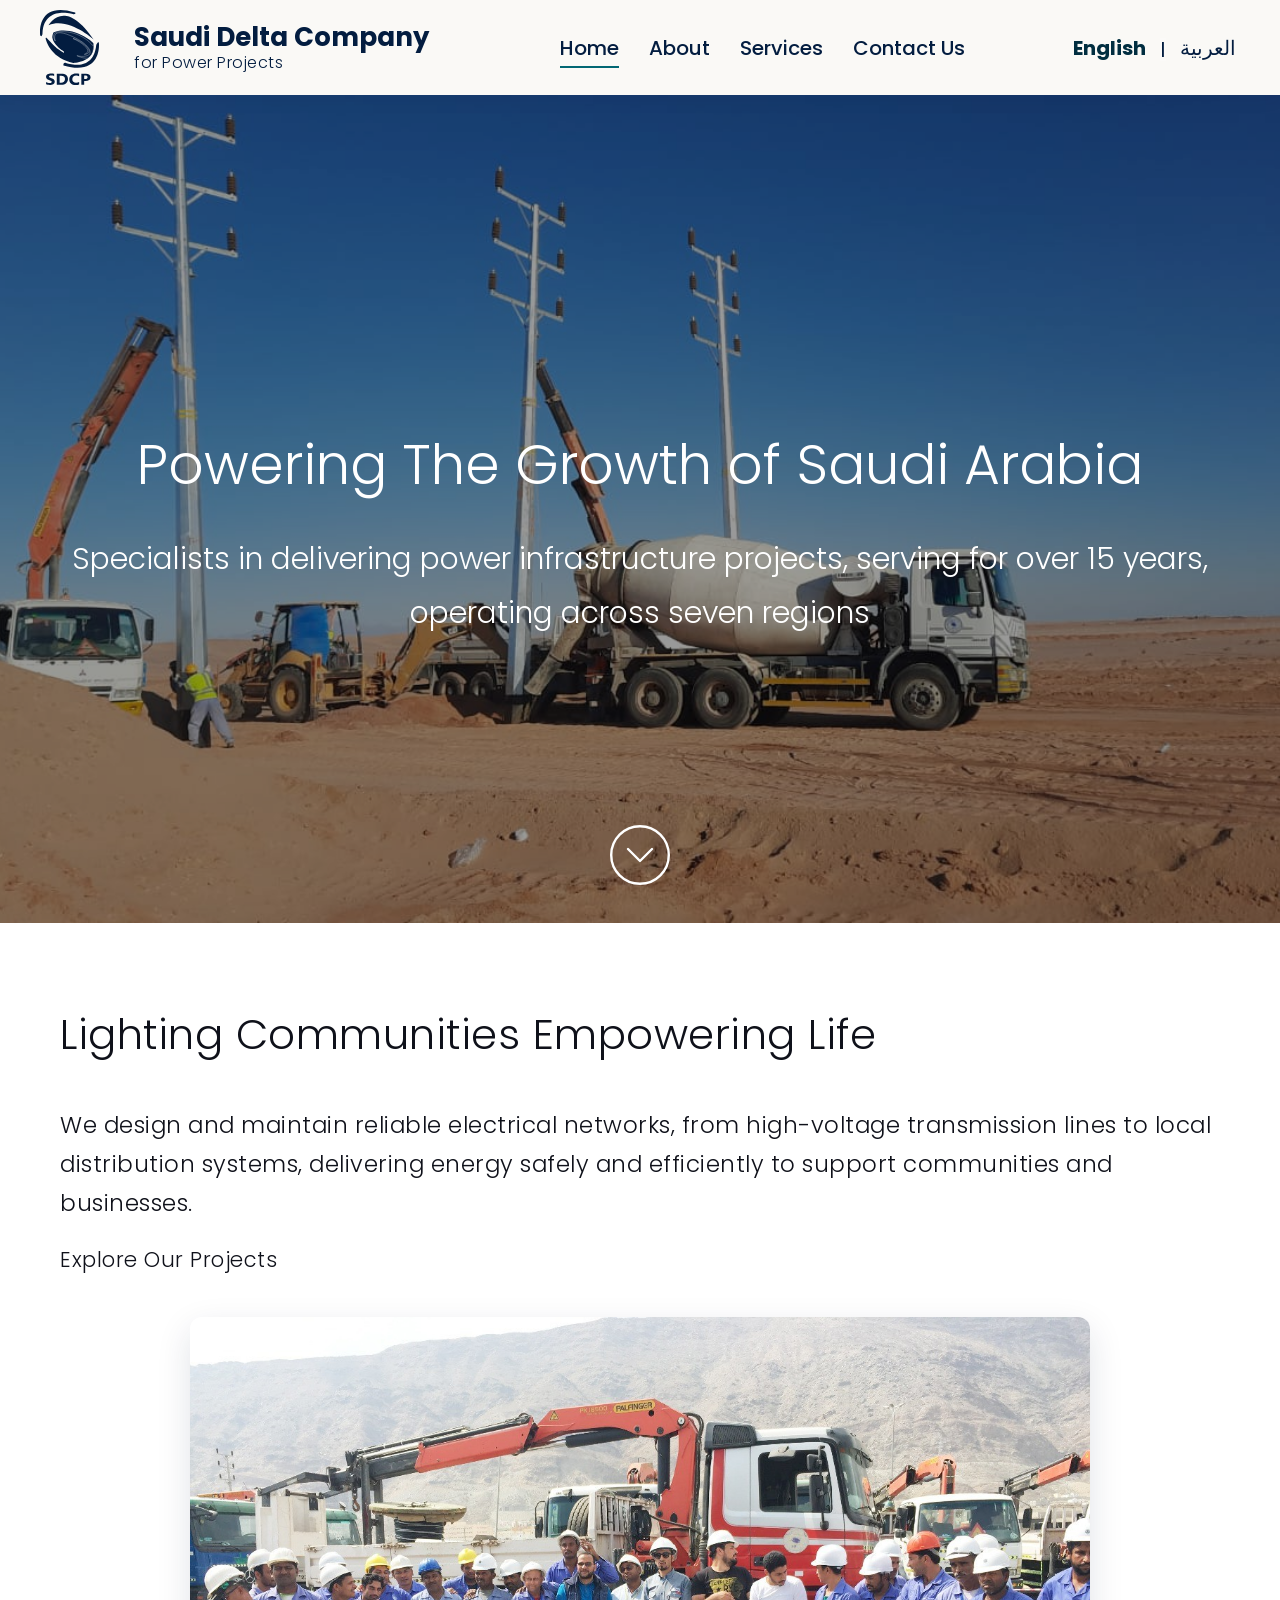
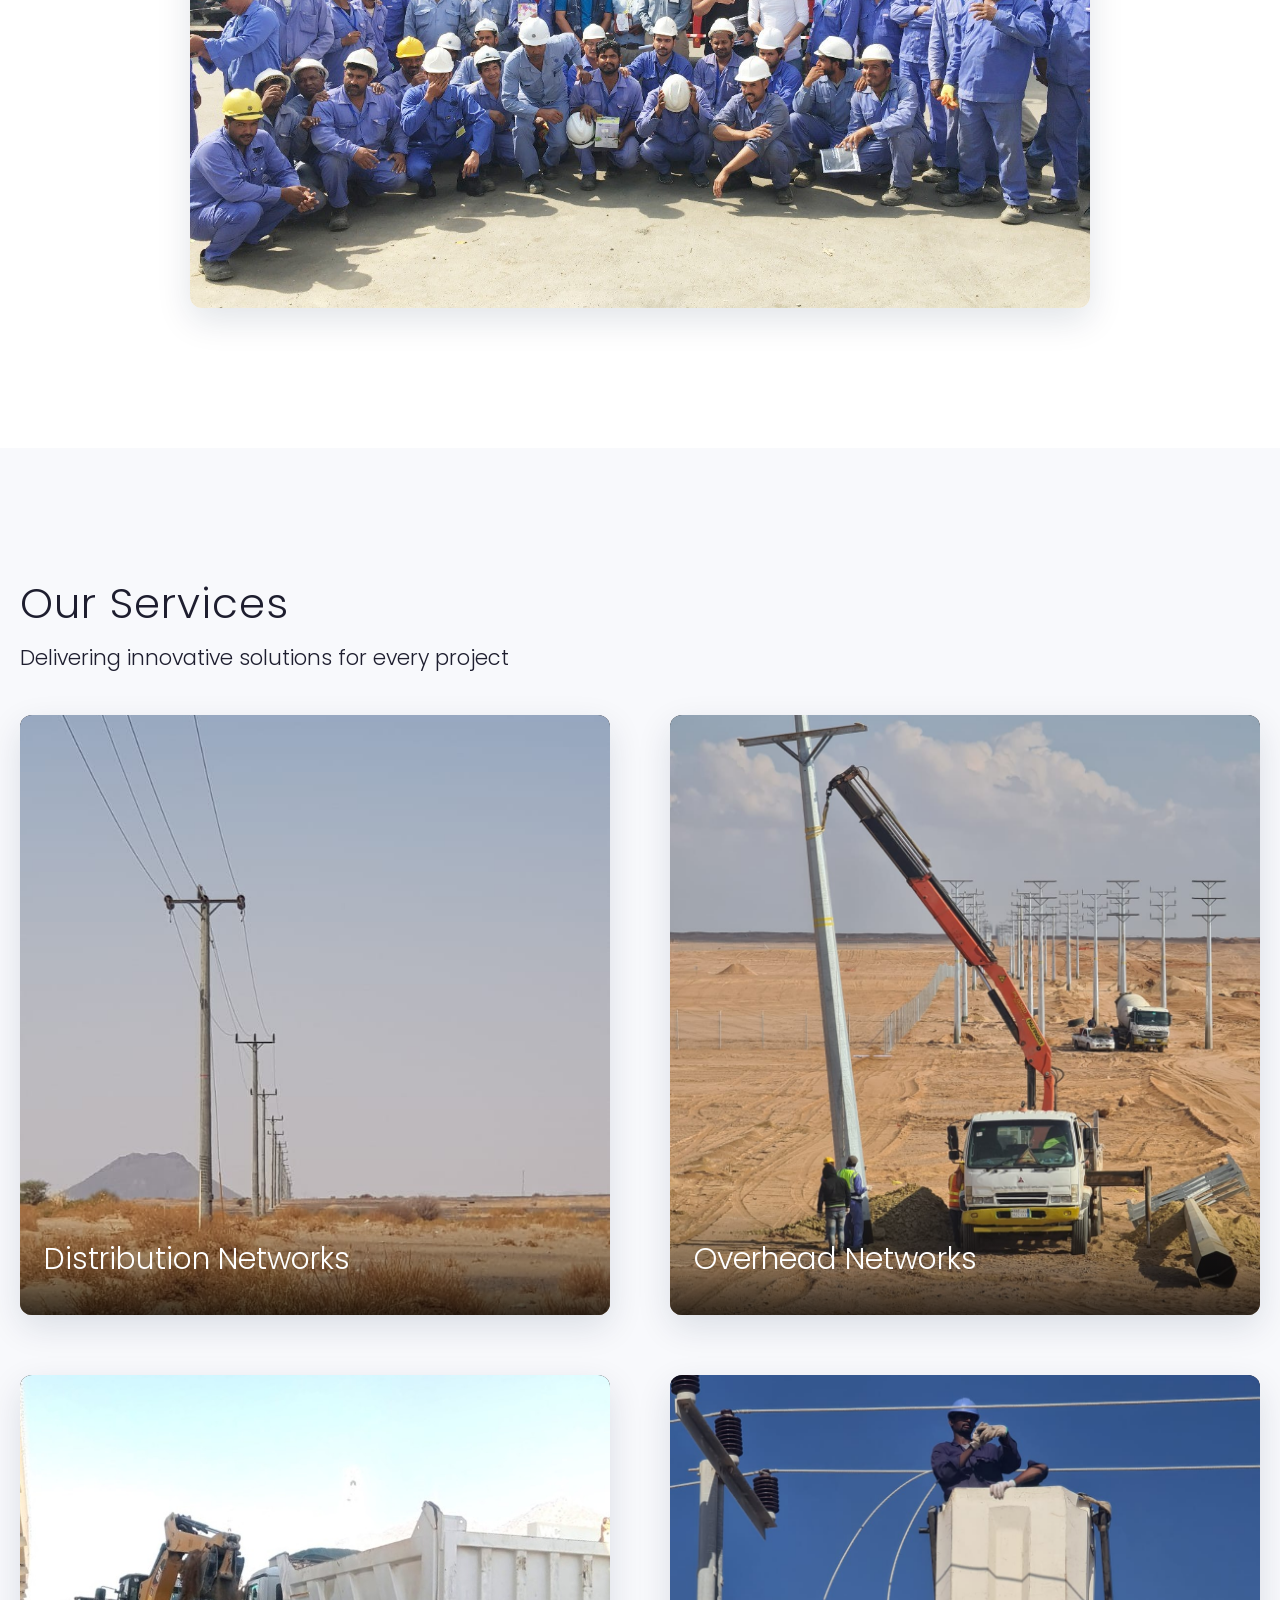
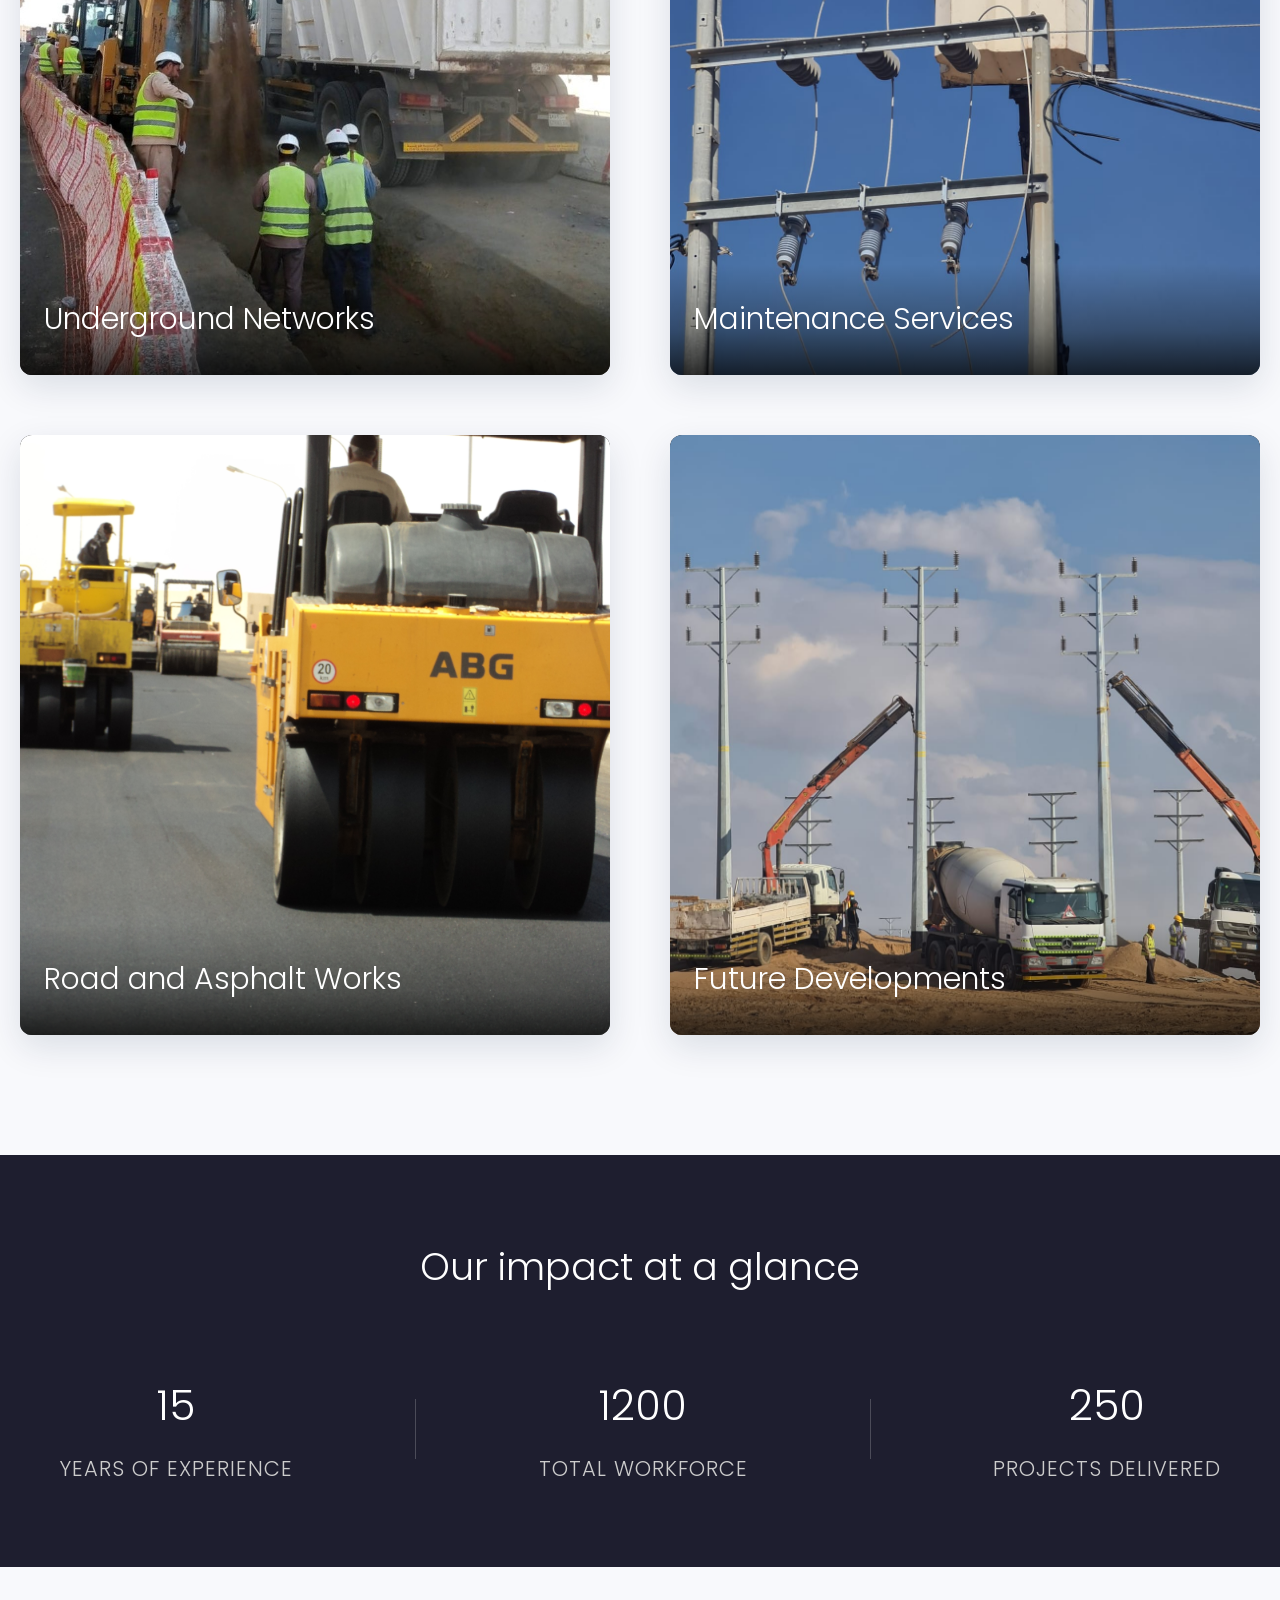
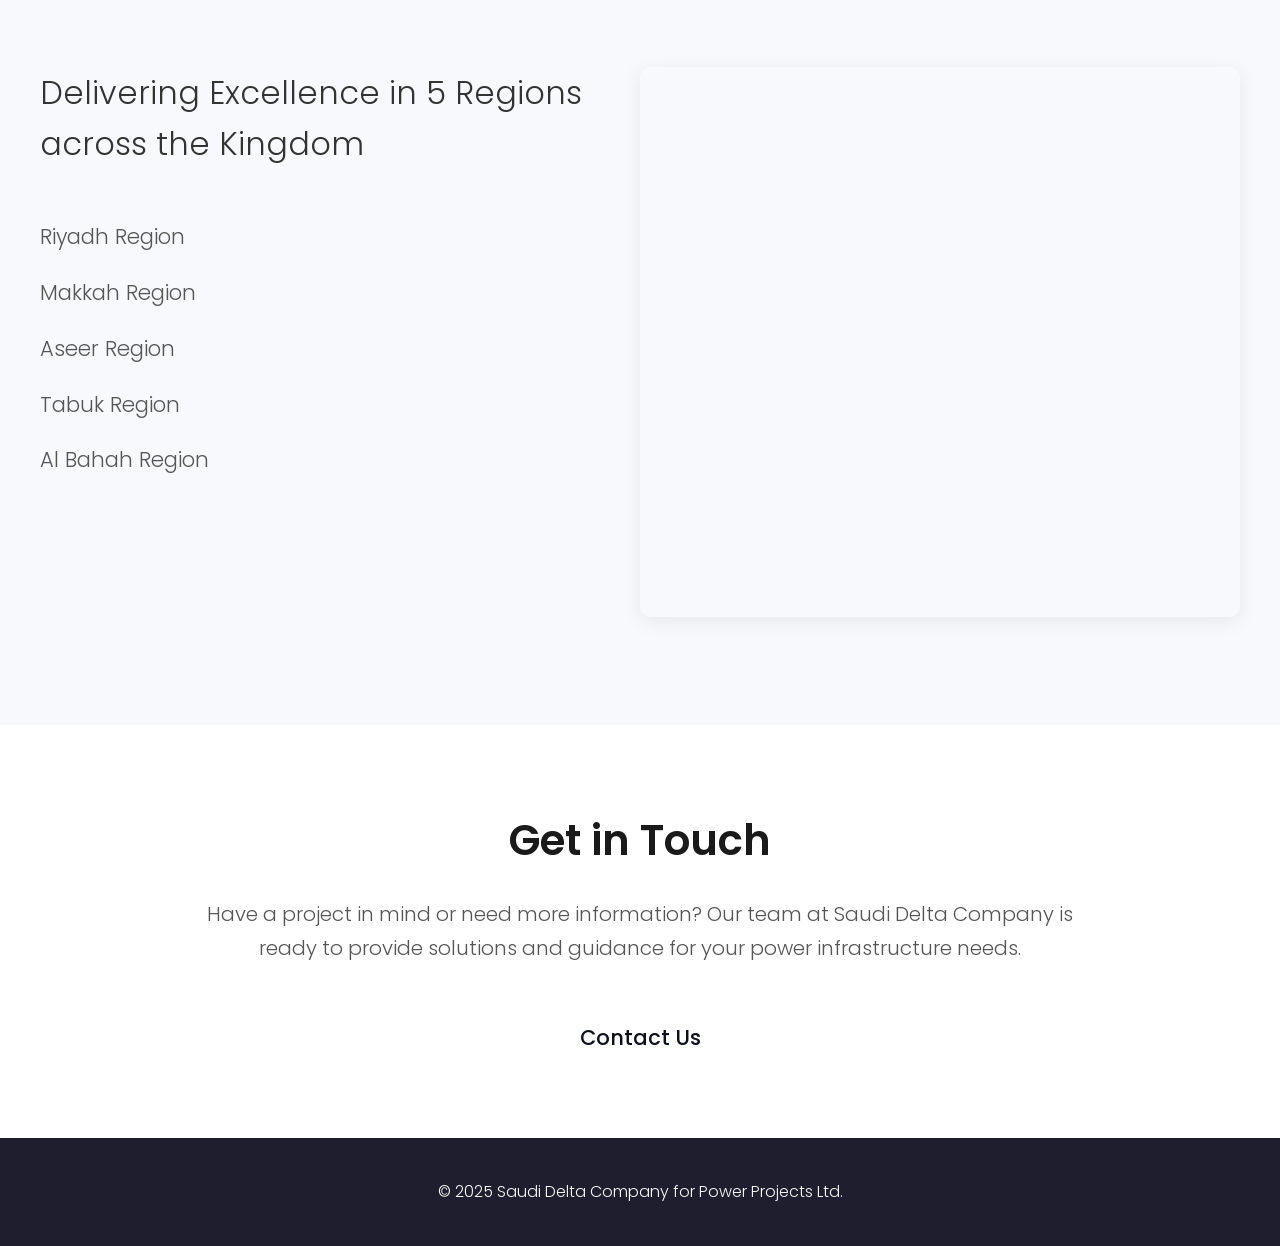
==== commit 8239df48: "Fix favicon not showing on first page load" ====
--- a/index.html
+++ b/index.html
@@ -4,6 +4,16 @@
   <meta charset="UTF-8">
   <meta name="viewport" content="width=device-width, initial-scale=1.0">
   <title>Homepage | SDCP</title>
+
+  <!-- Favicon (cropped from the navbar logo mark) — linked first, before
+       the Google Fonts request and stylesheets, so the browser fetches it
+       immediately on first paint instead of it lagging behind the other
+       network requests (that lag was why the tab icon sometimes only
+       appeared after navigating to another page and back). -->
+  <link rel="icon" href="media/favicon/favicon.ico" sizes="any">
+  <link rel="icon" type="image/png" sizes="32x32" href="media/favicon/favicon-32x32.png">
+  <link rel="icon" type="image/png" sizes="16x16" href="media/favicon/favicon-16x16.png">
+  <link rel="apple-touch-icon" href="media/favicon/apple-touch-icon.png">
 
  <link href="https://fonts.googleapis.com/css2?family=Poppins:wght@100;300;400;500;600&display=swap" rel="stylesheet">
 
--- a/styles/styles.css
+++ b/styles/styles.css
@@ -171,12 +171,36 @@
   color: #031d40;
   font-weight: 500;
   font-size: 20px;
+  position: relative;   /* anchors the ::after underline bar below */
+  padding-bottom: 6px;  /* reserves space so the underline doesn't crowd the text */
   transition: color 0.3s ease;
 }
 
 
 .nav-links a:hover {
   color: #026773;
+}
+
+/* Underline indicator: a thin bar under the link, hidden by default and
+   revealed on hover. The navbar is position:sticky (stays visible while
+   scrolling), so a.active keeps the underline showing on whichever page
+   the visitor is currently on. */
+.nav-links a::after {
+  content: "";
+  position: absolute;
+  left: 0;
+  bottom: 0;
+  width: 100%;
+  height: 2px;
+  background-color: var(--teal);
+  transform: scaleX(0);
+  transform-origin: center;
+  transition: transform 0.25s ease;
+}
+
+.nav-links a:hover::after,
+.nav-links a.active::after {
+  transform: scaleX(1);
 }
 
 
--- a/styles/responsive.css
+++ b/styles/responsive.css
@@ -180,6 +180,11 @@
 
   .locations-map iframe {
     max-width: 100%;
+    /* The base 550px height (styles.css) is sized for a wide desktop
+       column; without a mobile override it stays 550px tall even once
+       the column shrinks to phone width, leaving a huge slab of empty
+       space above/below the map. Scale it down to match. */
+    height: 380px;
     margin-bottom: 40px;
   }
 
@@ -194,6 +199,12 @@
   }
 }
 
+@media (max-width: 480px) {
+  .locations-map iframe {
+    height: 280px;
+  }
+}
+
 /* =========================
    Who We Are Section (About page)
 ========================= */
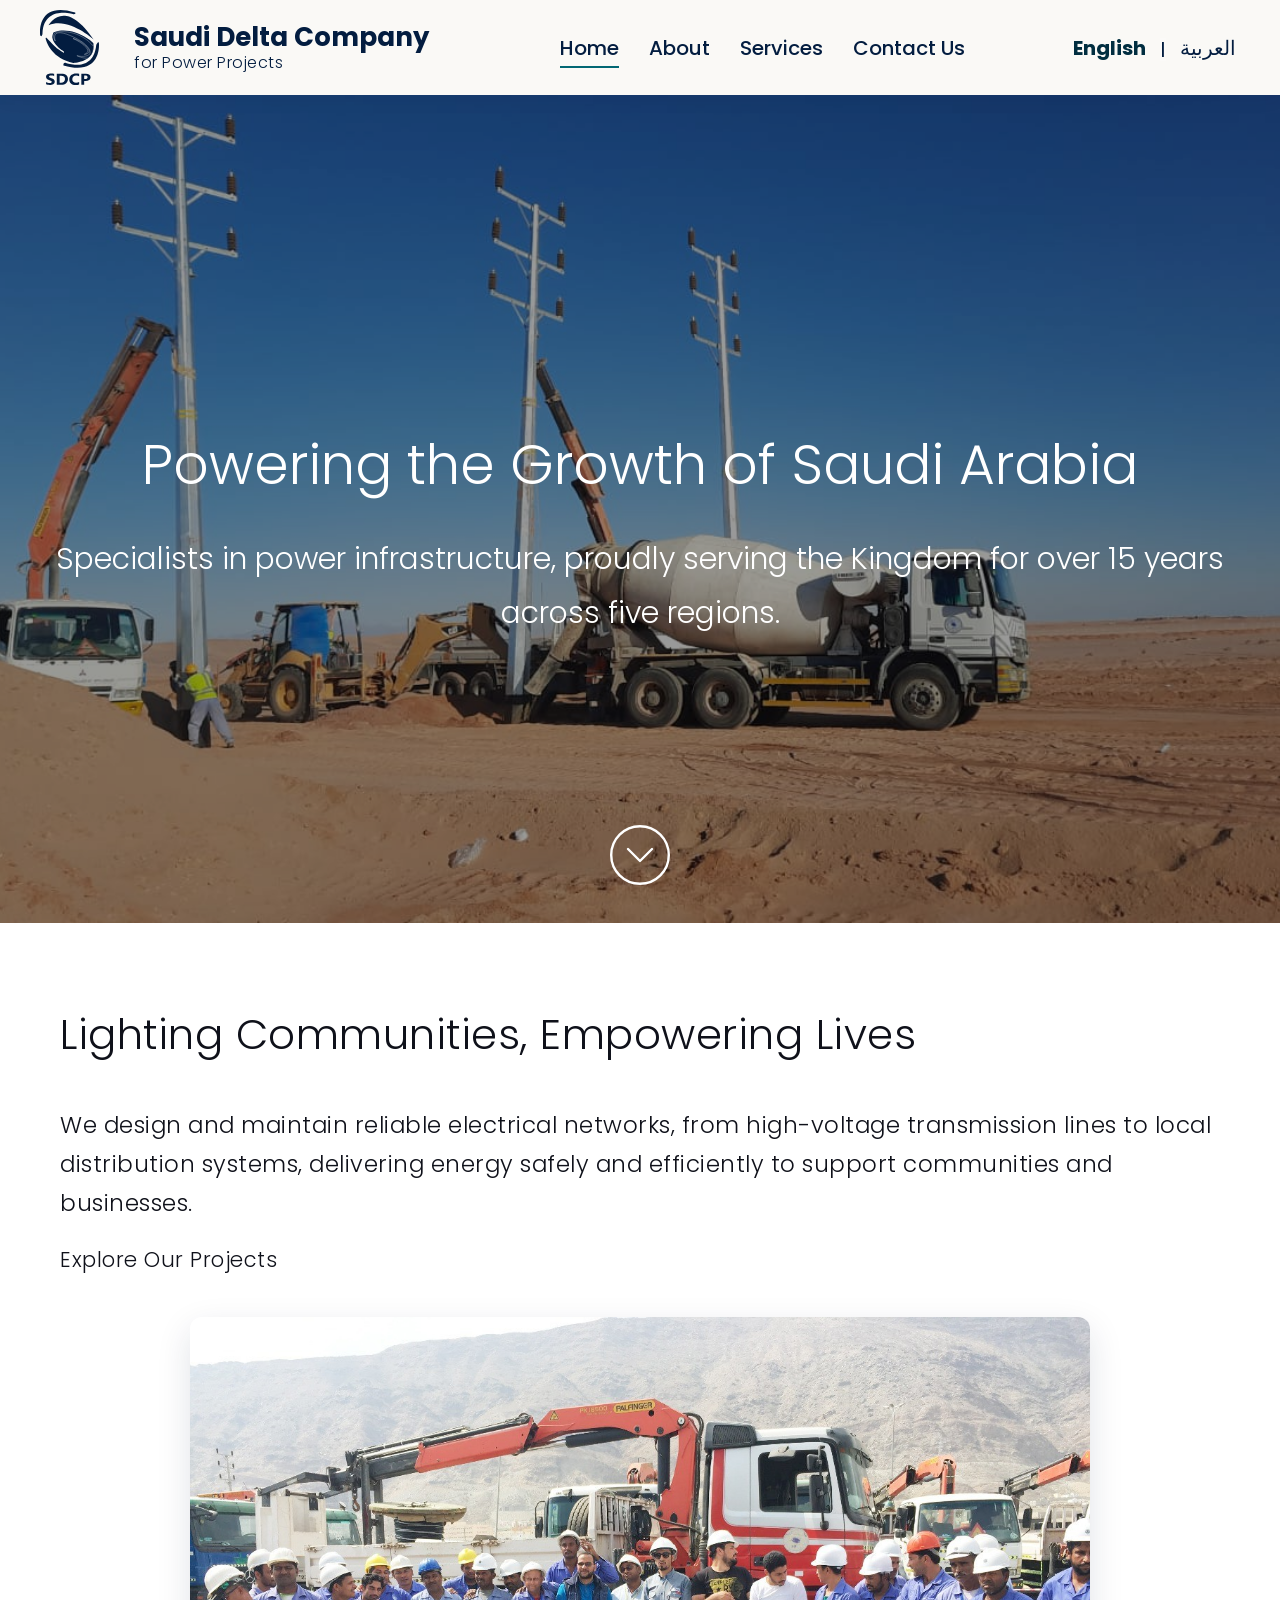
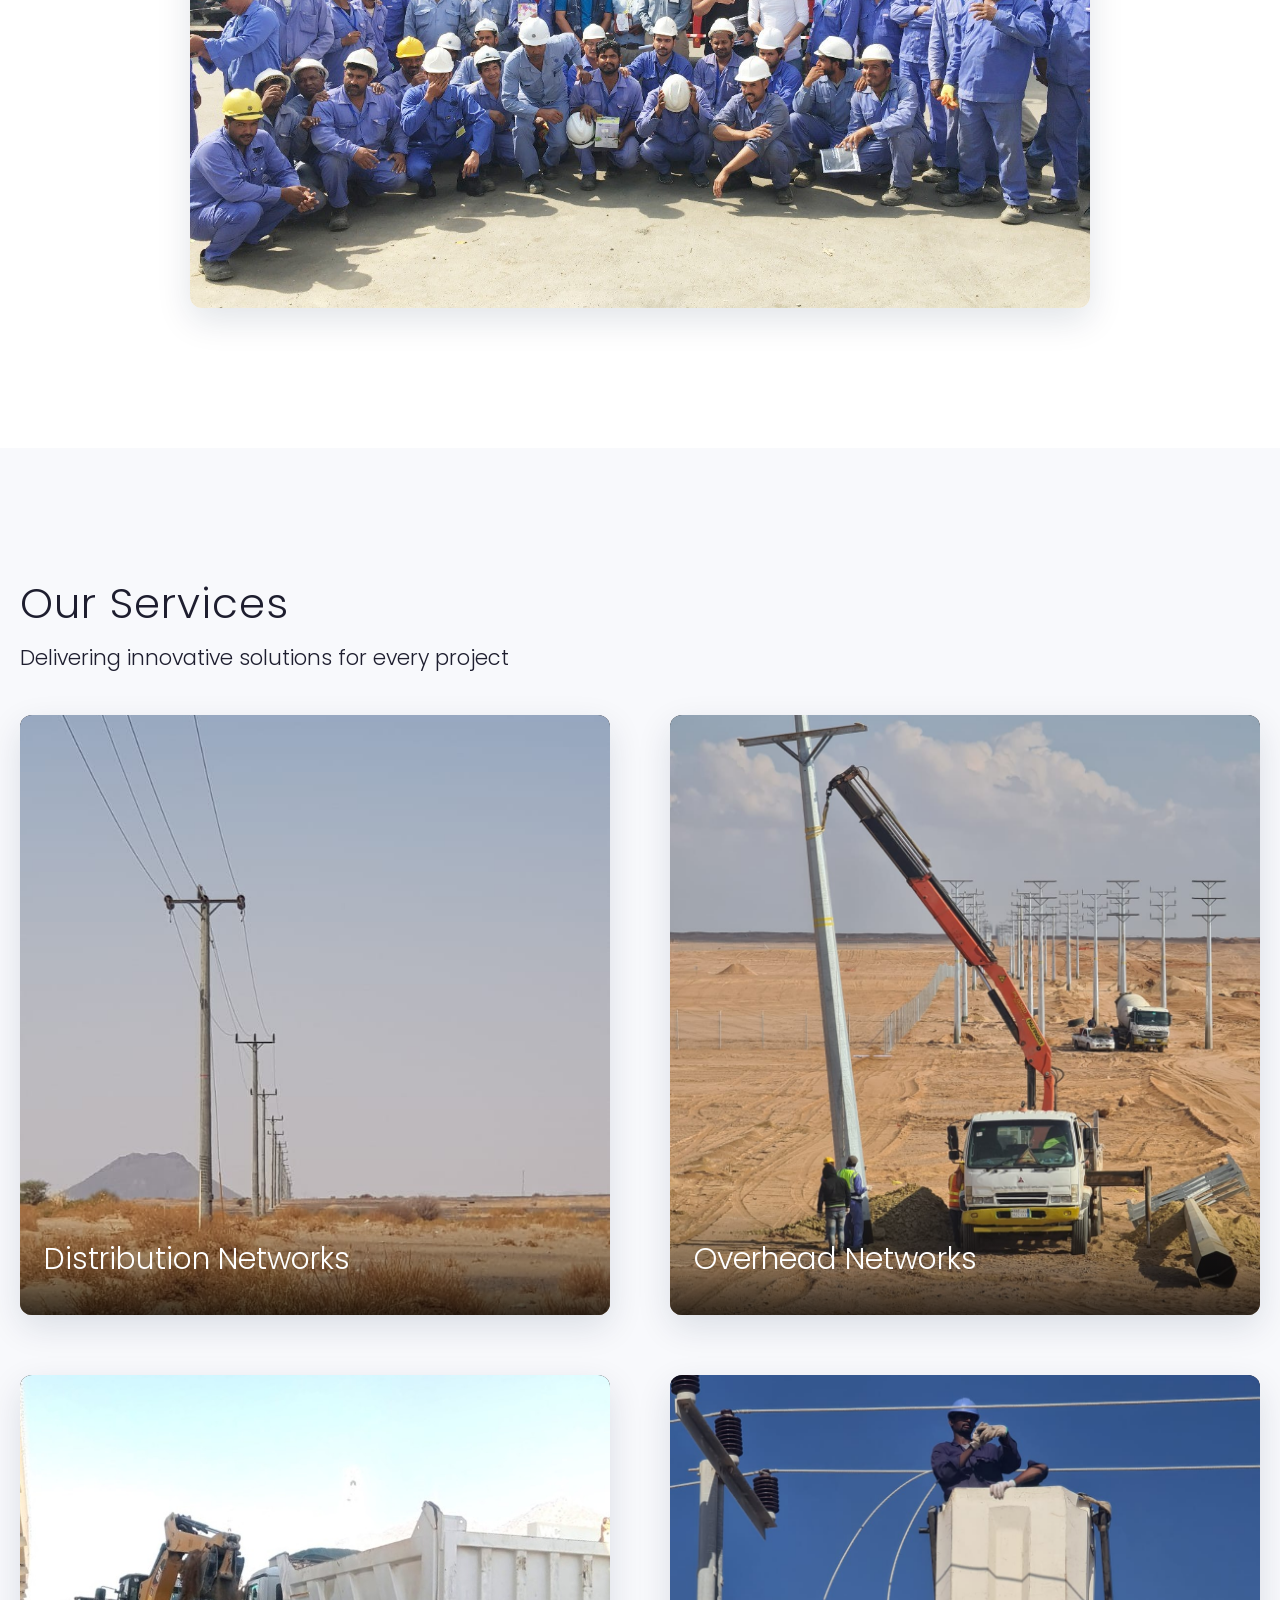
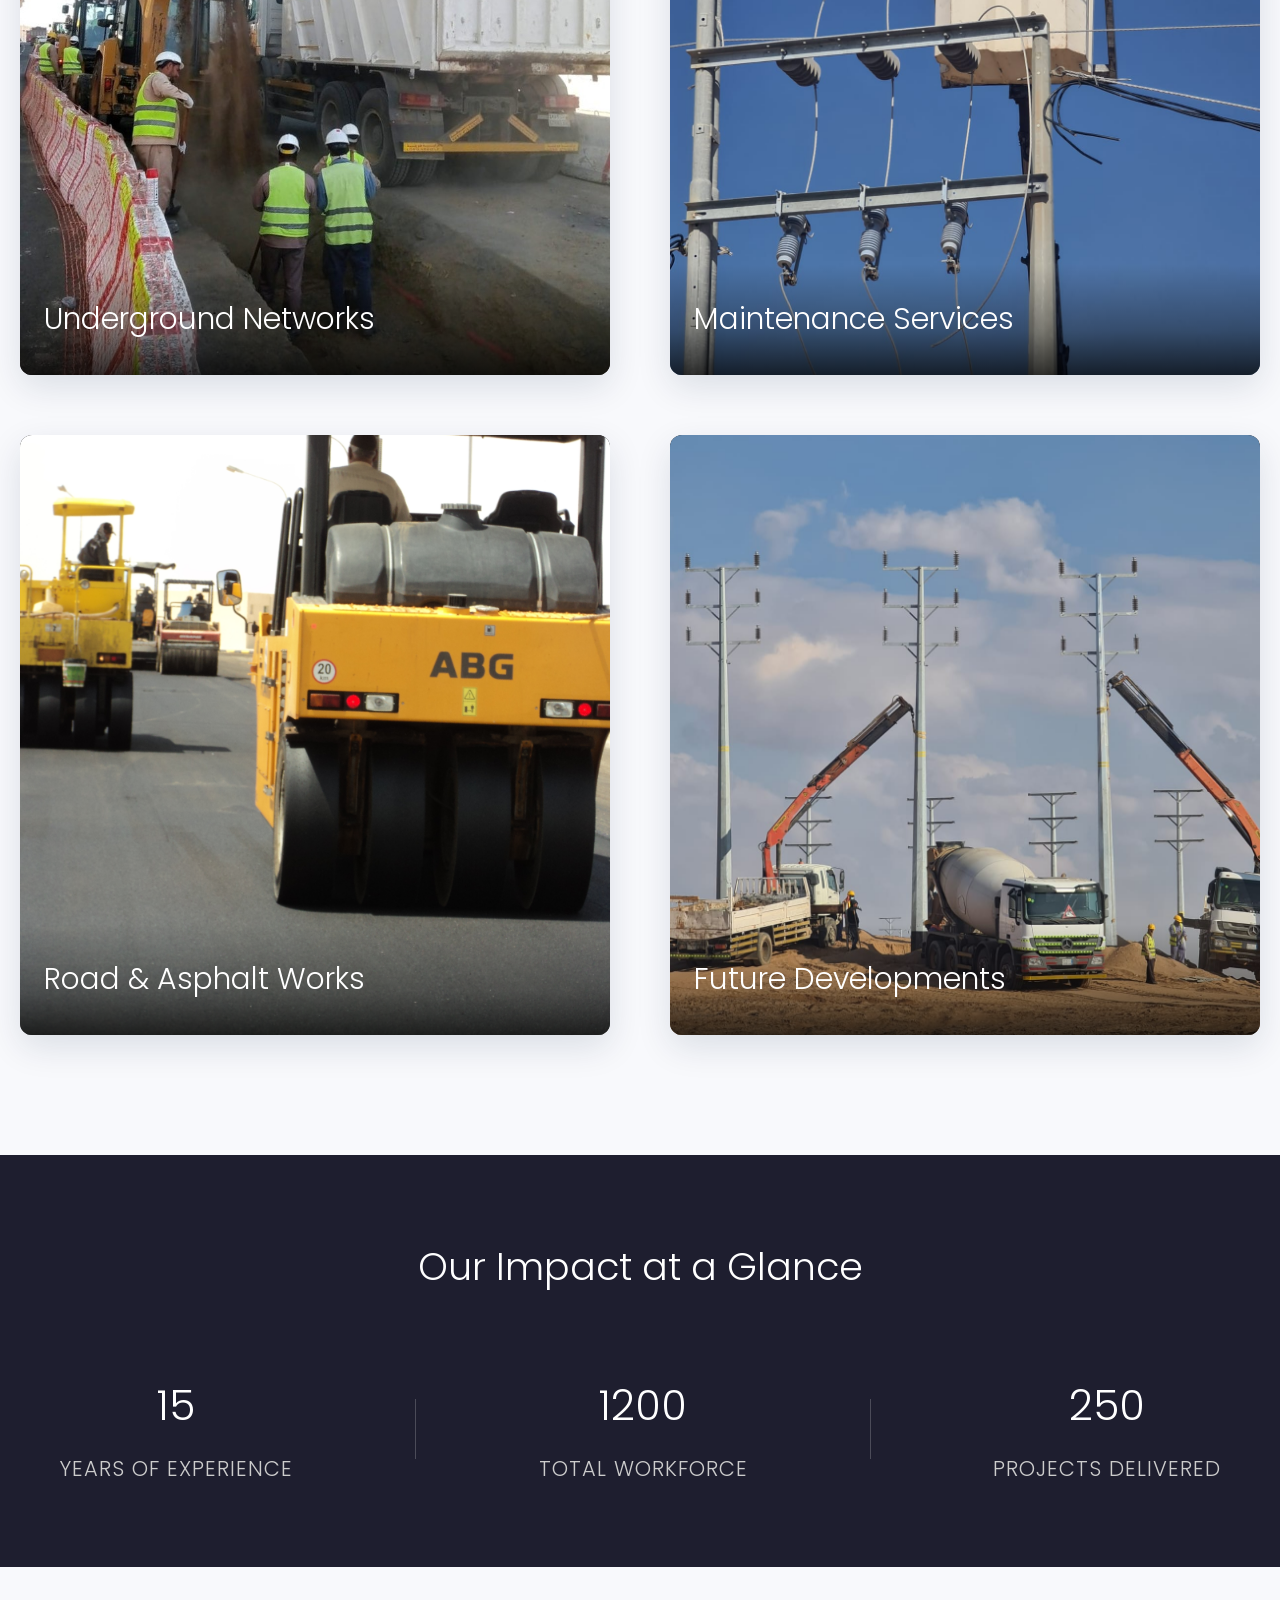
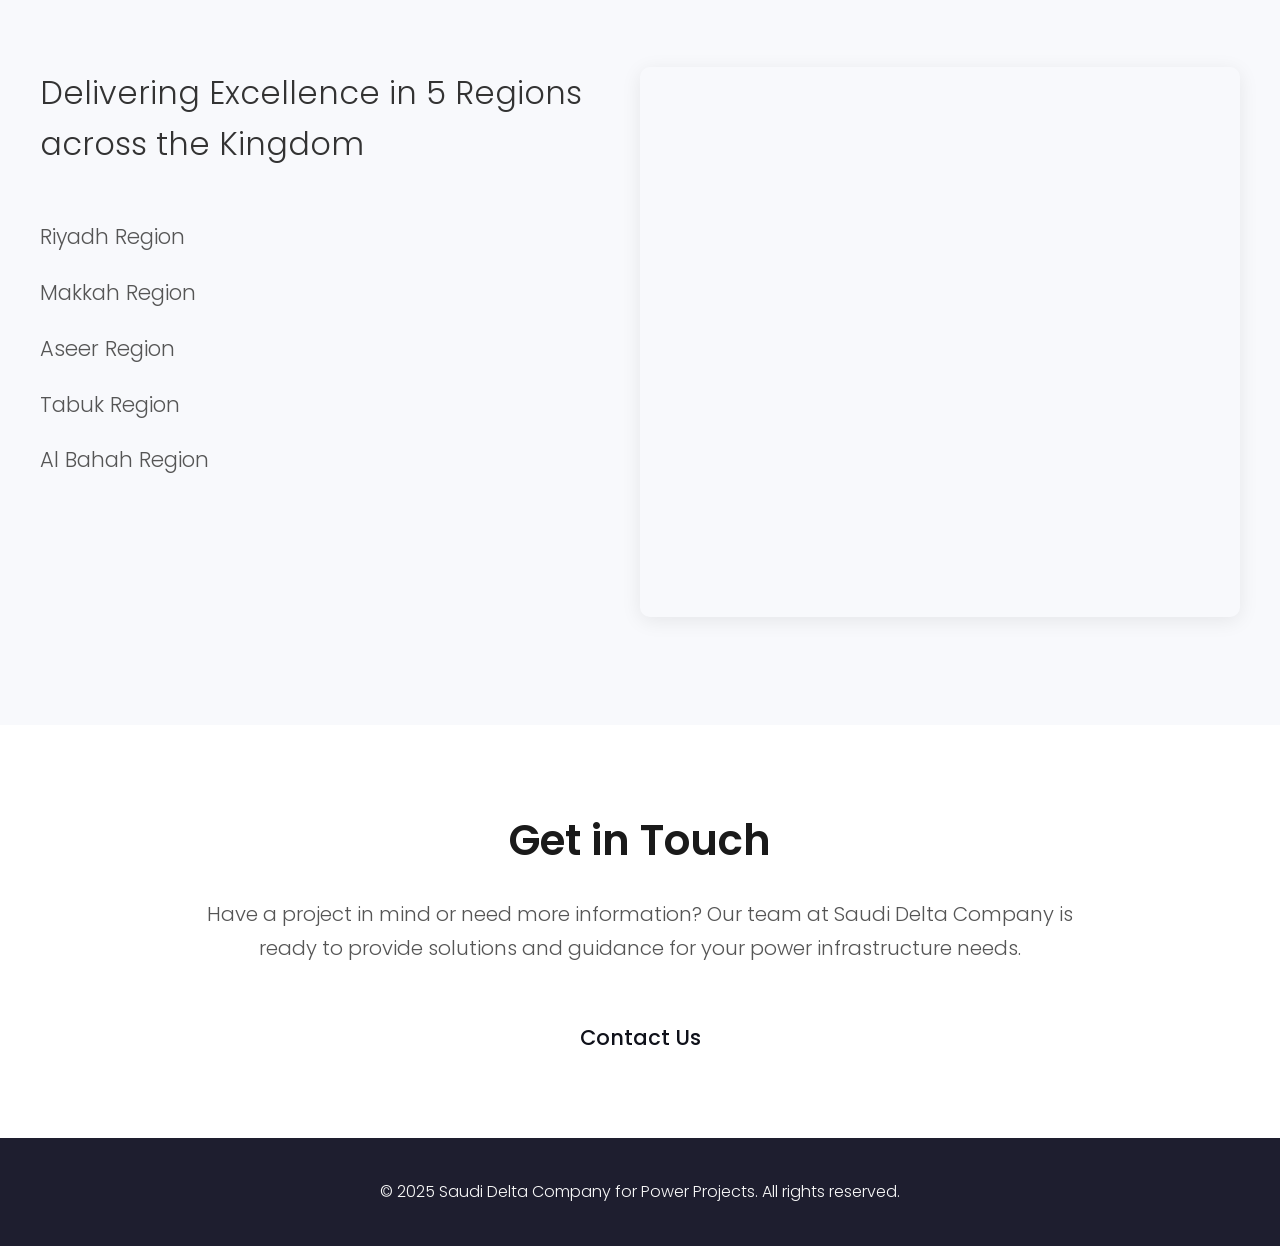
==== commit b020ef15: "Revise site copy for professionalism and EN/AR consistency; fix titles, footer, and content bugs" ====
--- a/index.html
+++ b/index.html
@@ -3,7 +3,7 @@
 <head>
   <meta charset="UTF-8">
   <meta name="viewport" content="width=device-width, initial-scale=1.0">
-  <title>Homepage | SDCP</title>
+  <title>Home | Saudi Delta Company</title>
 
   <!-- Favicon (cropped from the navbar logo mark) — linked first, before
        the Google Fonts request and stylesheets, so the browser fetches it
@@ -66,10 +66,10 @@
   <!-- Your browser does not support the video tag. -->
   <!-- Overlay Content -->
   <div class="about-container">
-    <h2>Powering The Growth of Saudi Arabia</h2>
+    <h2>Powering the Growth of Saudi Arabia</h2>
     <p>
-      Specialists in delivering power infrastructure projects,
-      serving for over 15 years, operating across seven regions
+      Specialists in power infrastructure, proudly serving the Kingdom
+      for over 15 years across five regions.
     </p>
   </div>
 
@@ -94,7 +94,7 @@
     <div class="business-item">
       <div class="business-text">
         <!-- <h2>Powering Communities Empowering Progress</h2> -->
-        <h2>Lighting Communities Empowering Life</h2>
+        <h2>Lighting Communities, Empowering Lives</h2>
         <p>
           We design and maintain reliable electrical networks, 
           from high-voltage transmission lines to local distribution systems, 
@@ -155,8 +155,8 @@
       </a>
 
       <a href="en/services.html" class="service-item">
-        <img src="media/images/services/asphalt1.JPG" alt="Road and Asphalt Works">
-        <div class="service-title">Road and Asphalt Works</div>
+        <img src="media/images/services/asphalt1.JPG" alt="Road & Asphalt Works">
+        <div class="service-title">Road & Asphalt Works</div>
       </a>
 
       <a href="en/services.html" class="service-item">
@@ -173,7 +173,7 @@
 <!-- ===== Stats / Key Figures Section ===== -->
 <section id="key-figures" class="key-figures">
   <div class="key-figures-container">
-    <h2 class="figures-title">Our impact at a glance</h2>
+    <h2 class="figures-title">Our Impact at a Glance</h2>
     <div class="figures-grid">
       <div class="figure-item">
         <div class="figure-number" data-target="15">0</div>
@@ -271,7 +271,7 @@
 
 <footer class="footer">
   <div class="footer-container">
-    <p>© 2025 Saudi Delta Company for Power Projects Ltd.</p>
+    <p>© 2025 Saudi Delta Company for Power Projects. All rights reserved.</p>
   </div>
 </footer>
 
--- a/styles/responsive.css
+++ b/styles/responsive.css
@@ -273,7 +273,60 @@
   }
 }
 
+@media (max-width: 768px) {
+  /* contact.css sets a fixed 100px top+bottom padding on .contact-section
+     (sized for a spacious 2-column desktop layout); left untouched, it
+     leaves large empty gaps above "Our Head Office" and below the form
+     card once everything stacks into a single column on mobile. */
+  .contact-section {
+    padding: 60px 20px;
+  }
+}
+
+/* =========================
+   Section vertical padding (mobile)
+   Several full-width sections carry a fixed 80-120px top/bottom padding
+   in styles.css/about.css/services.css, sized for spacious desktop
+   layouts. Left as-is, that padding doesn't shrink with the viewport
+   and reads as large dead empty space above/below each section on
+   phones (reported on both the English and Arabic homepage). Scale
+   it down here instead.
+========================= */
+@media (max-width: 768px) {
+  .business-lines {
+    padding: 50px 20px;
+  }
+
+  .services {
+    padding: 60px 20px;
+  }
+
+  .key-figures {
+    padding: 50px 0;
+  }
+
+  .locations {
+    padding: 60px 0;
+  }
+
+  .who-we-are {
+    padding: 60px 0;
+  }
+
+  .divisions-section {
+    padding-top: 60px;
+  }
+
+  .services-section {
+    padding: 60px 0;
+  }
+}
+
 @media (max-width: 480px) {
+  .contact-section {
+    padding: 50px 16px;
+  }
+
   .contact-form {
     padding: 26px;
   }
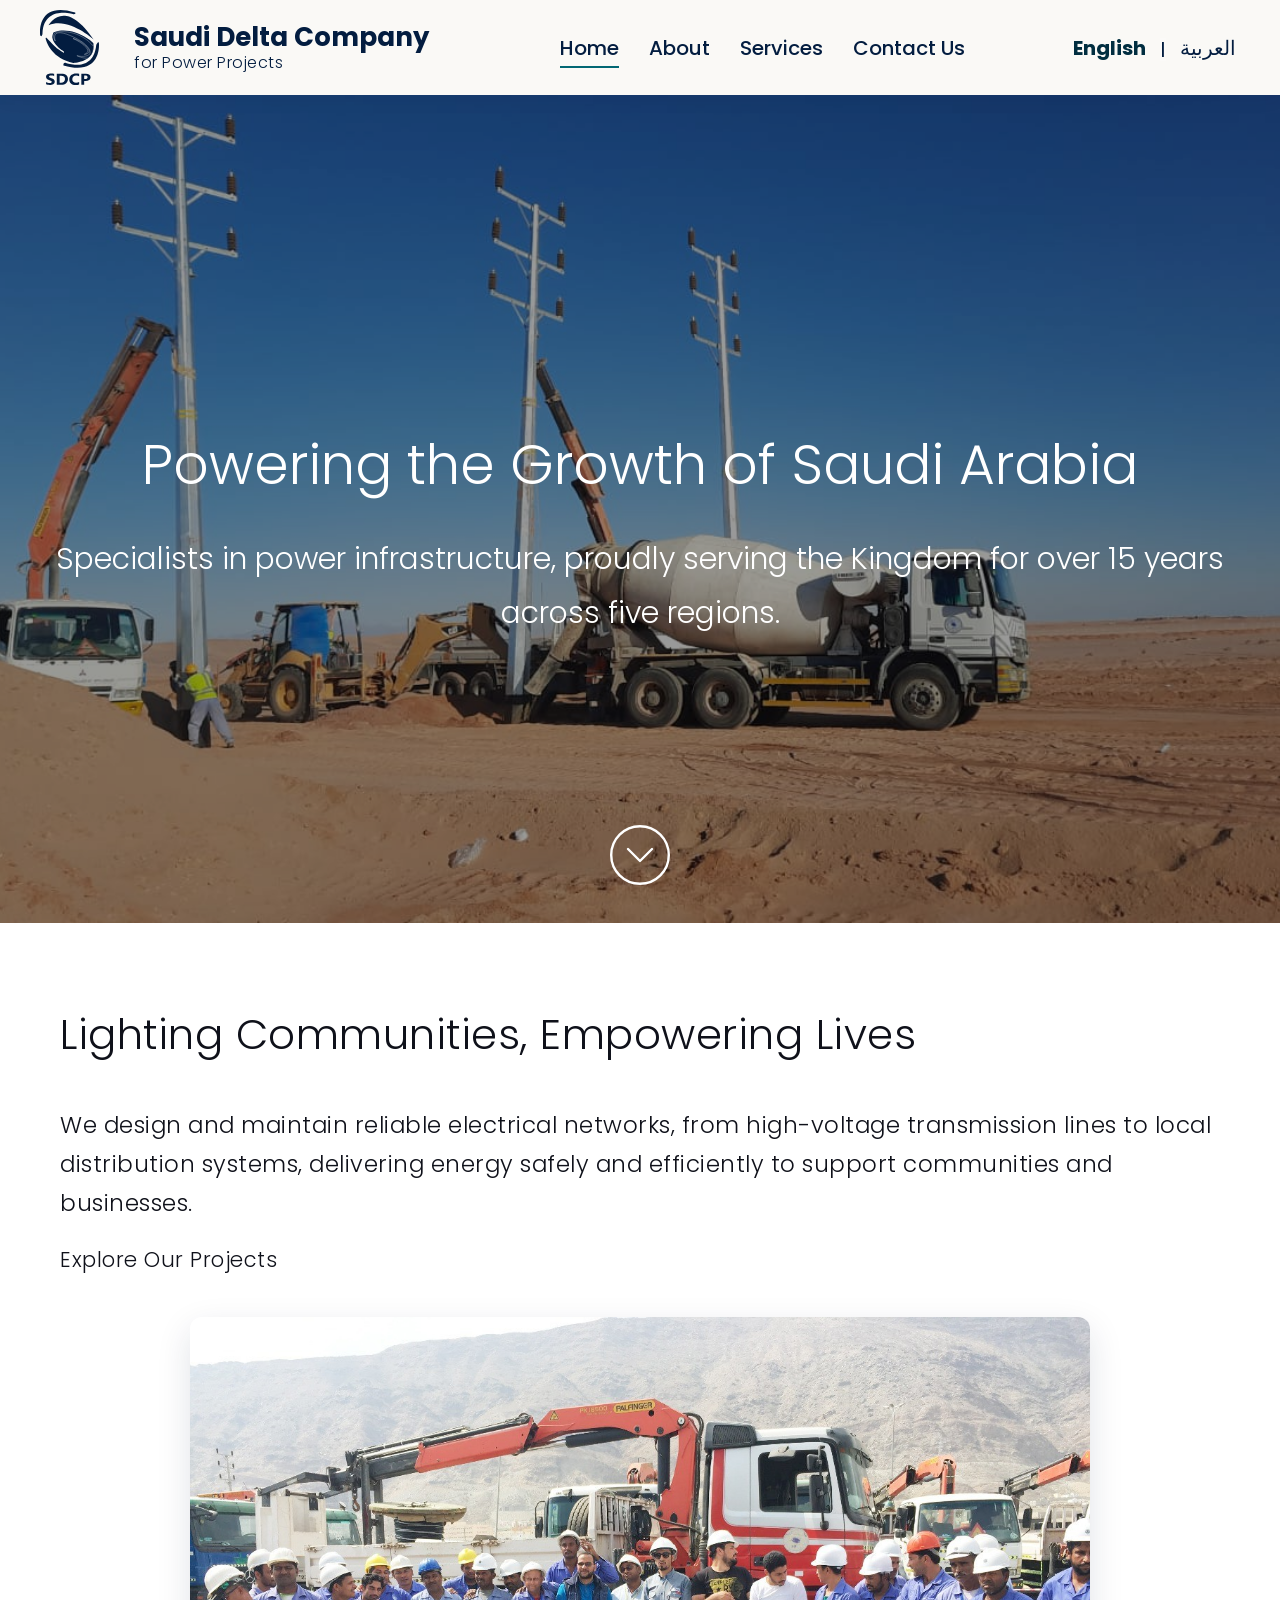
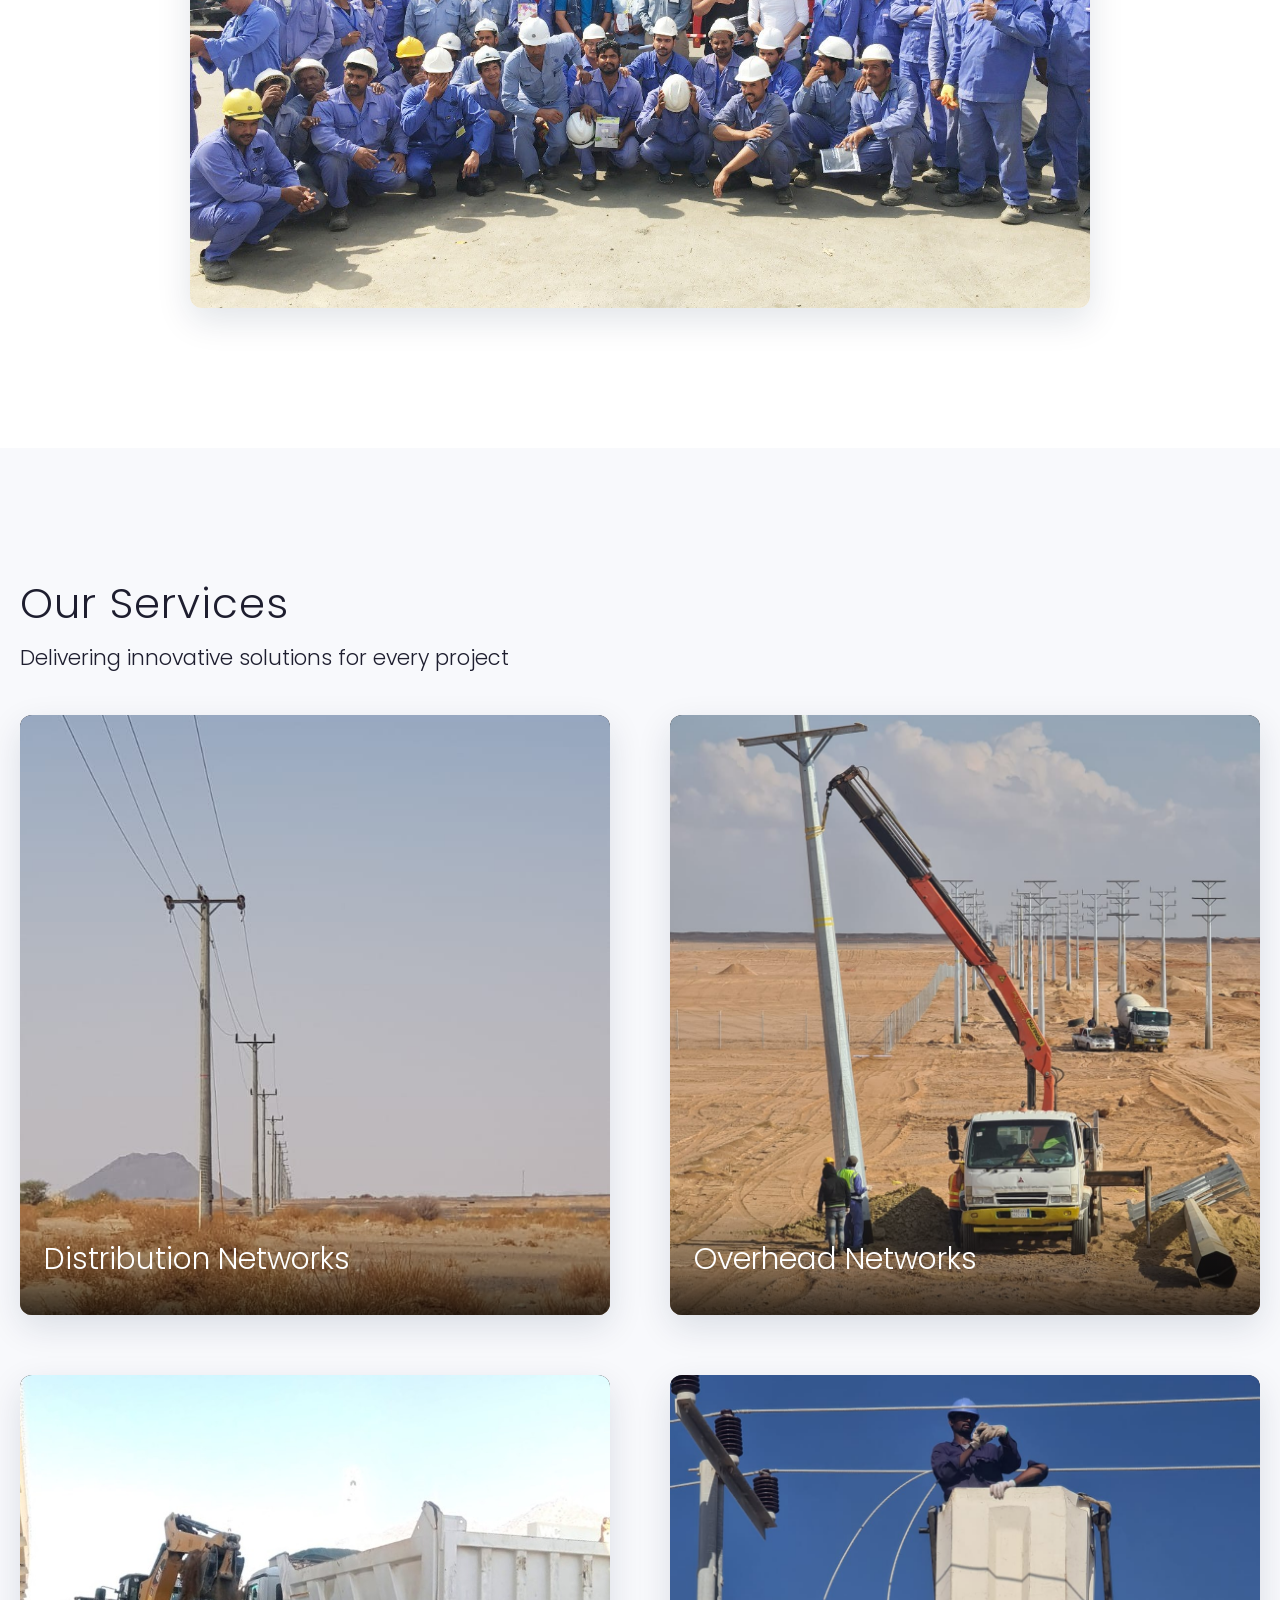
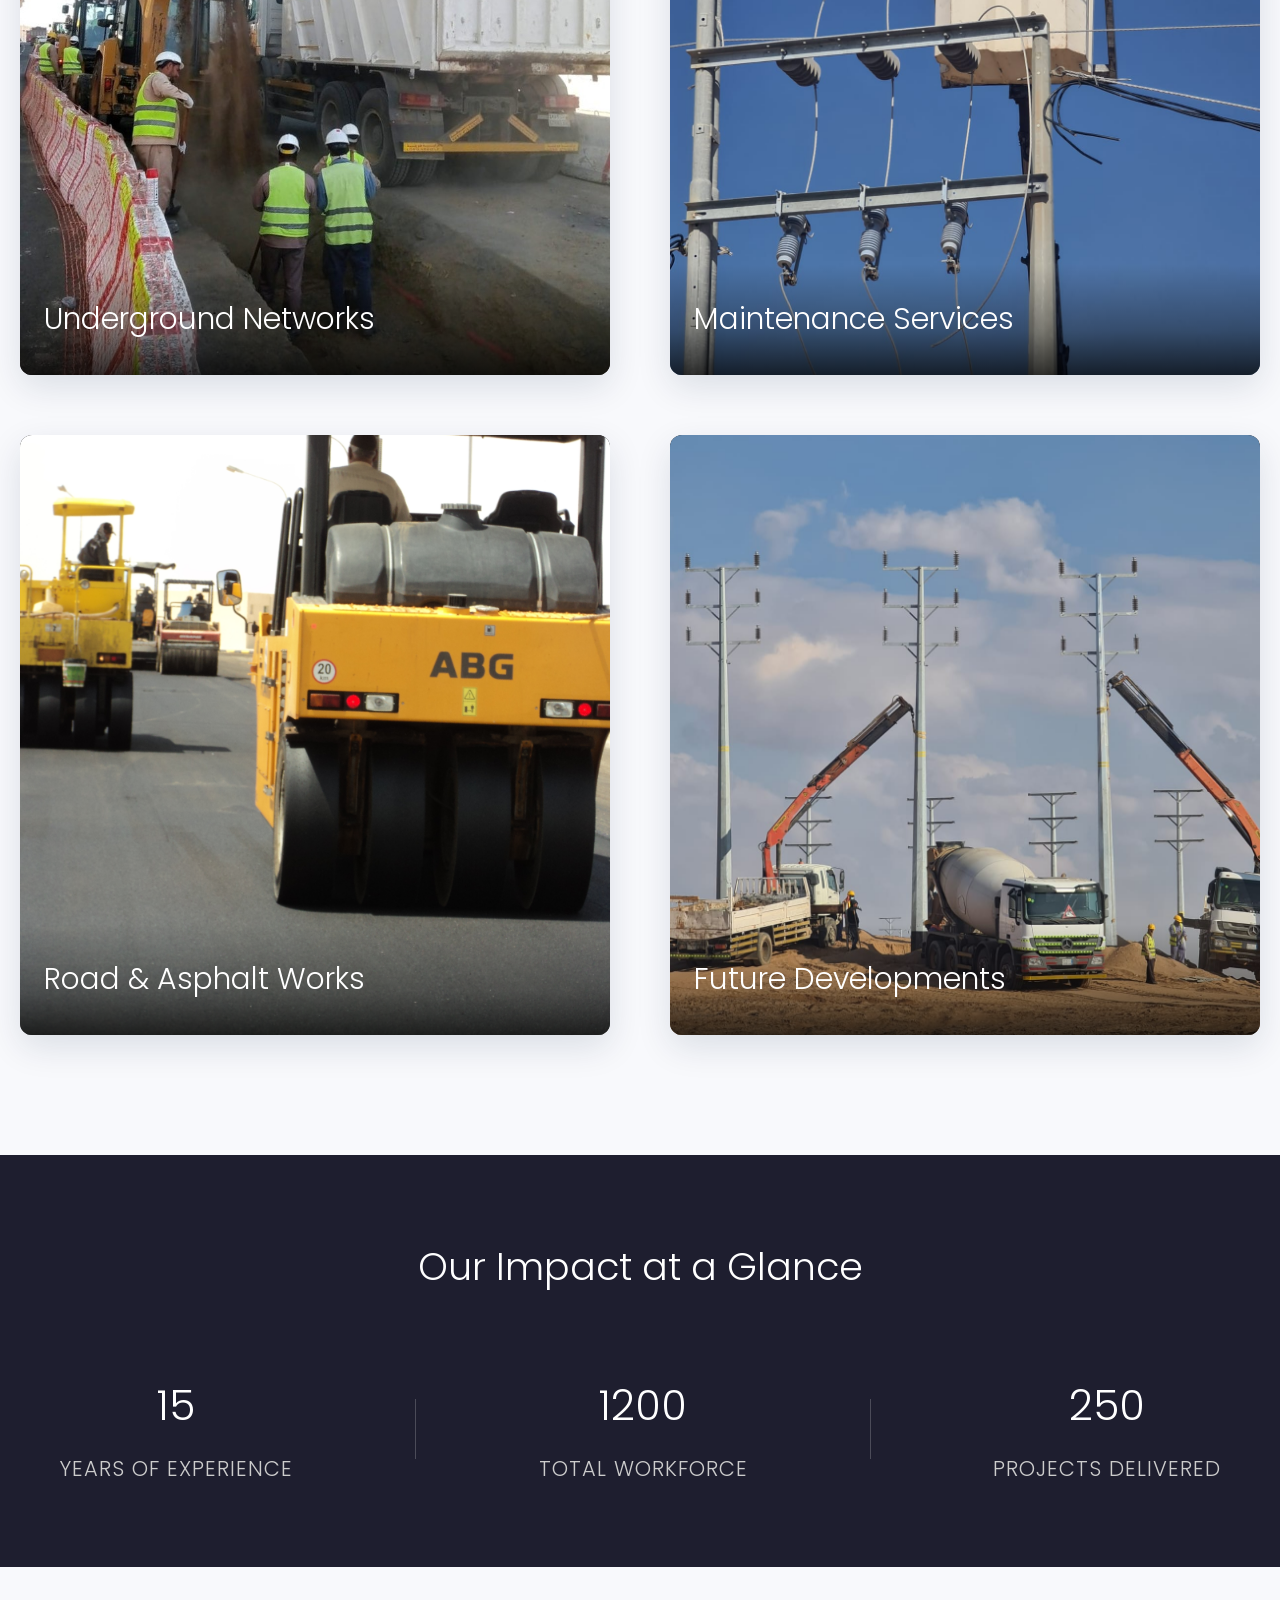
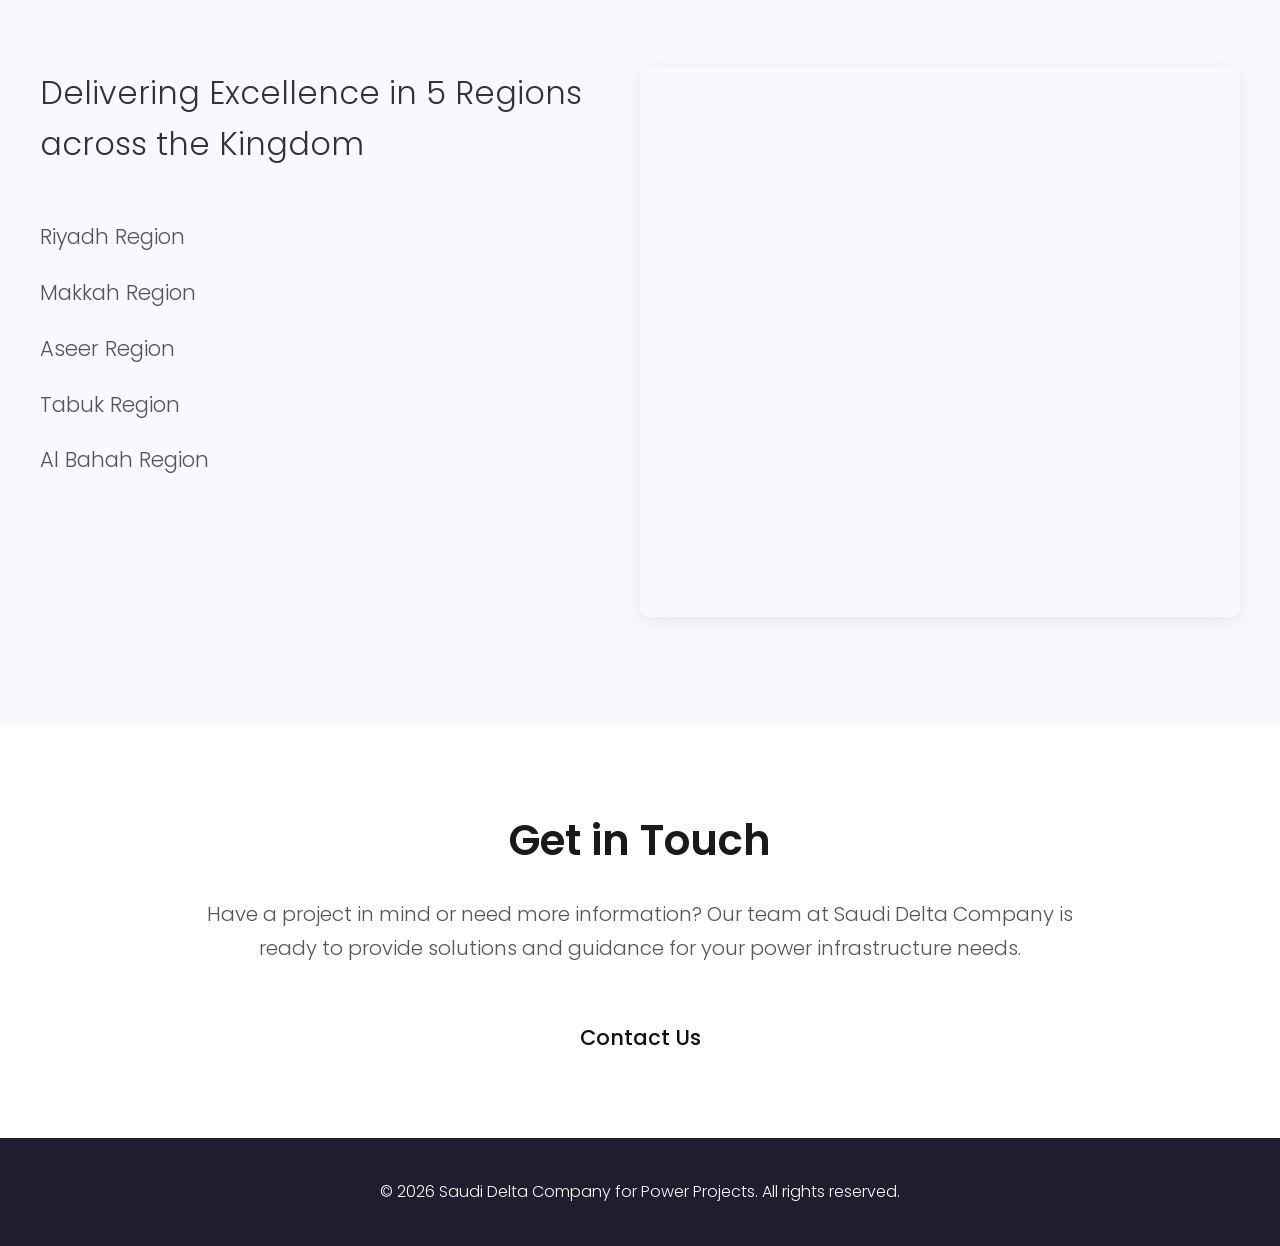
==== commit 6cfa991c: "Fix phone/fax digit order, center contact form on mobile, update copyright to 2026, fix Arabic addre" ====
--- a/index.html
+++ b/index.html
@@ -271,7 +271,7 @@
 
 <footer class="footer">
   <div class="footer-container">
-    <p>© 2025 Saudi Delta Company for Power Projects. All rights reserved.</p>
+    <p>© 2026 Saudi Delta Company for Power Projects. All rights reserved.</p>
   </div>
 </footer>
 
--- a/styles/responsive.css
+++ b/styles/responsive.css
@@ -129,6 +129,17 @@
     align-items: flex-start;
   }
 
+  /* styles.css sets flex: 1 1 400px on both children as a WIDTH hint for
+     the desktop side-by-side layout. flex-basis is main-axis relative, so
+     once .business-item switches to a column above, that same 400px
+     applies to HEIGHT instead — forcing each box to be at least 400px
+     tall regardless of its actual (much shorter) content, which is what
+     left the large empty gaps below the button and around the photo. */
+  .business-text,
+  .business-image {
+    flex: 1 1 auto;
+  }
+
   .business-image {
     margin-top: 10px;
     width: 100%;
@@ -264,6 +275,13 @@
   .contact-grid {
     grid-template-columns: 1fr;
     gap: 40px;
+    /* contact.css sets align-items:start so the two desktop columns'
+       tops line up instead of stretching to equal height. Once the
+       grid collapses to a single column here, that same property
+       controls horizontal alignment instead — shrinking the form card
+       to its content width and pinning it to the left (or right in
+       RTL) instead of spanning the full column. Stretch it back out. */
+    align-items: stretch;
   }
 }
 
